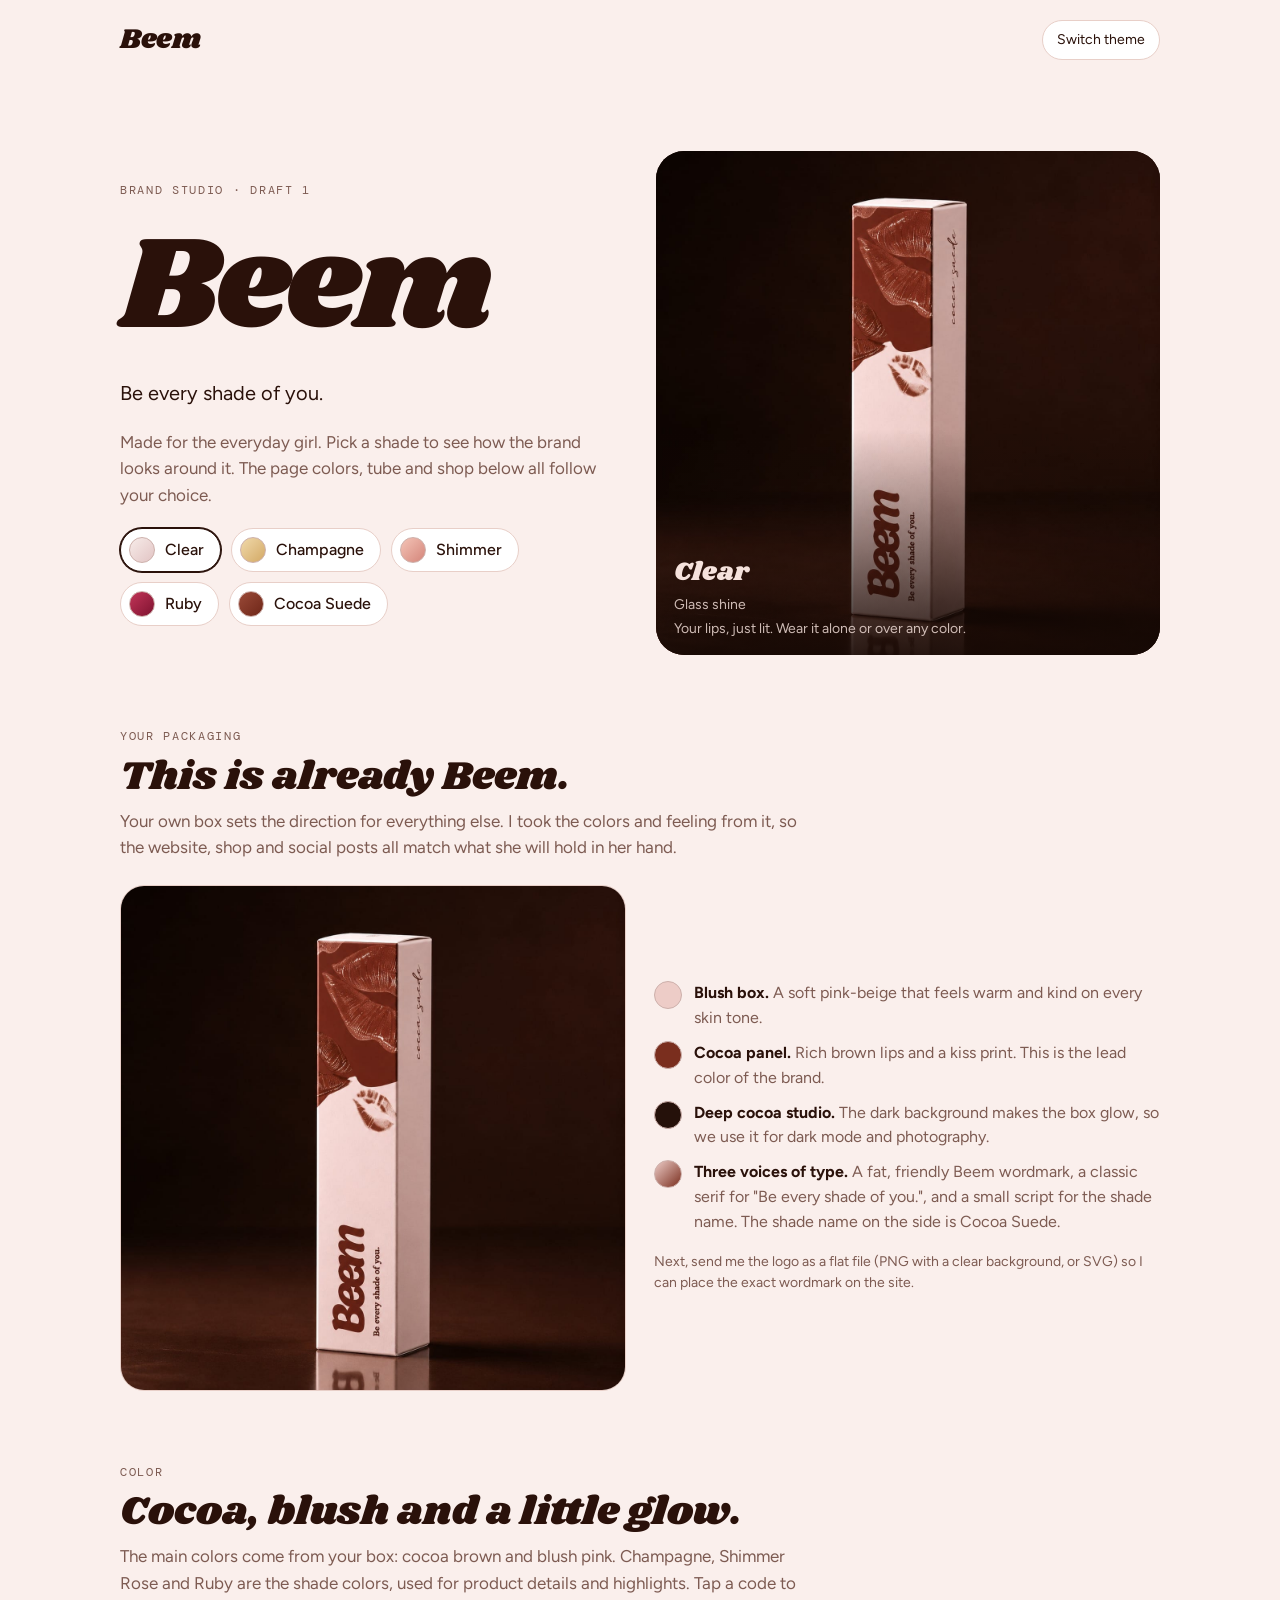
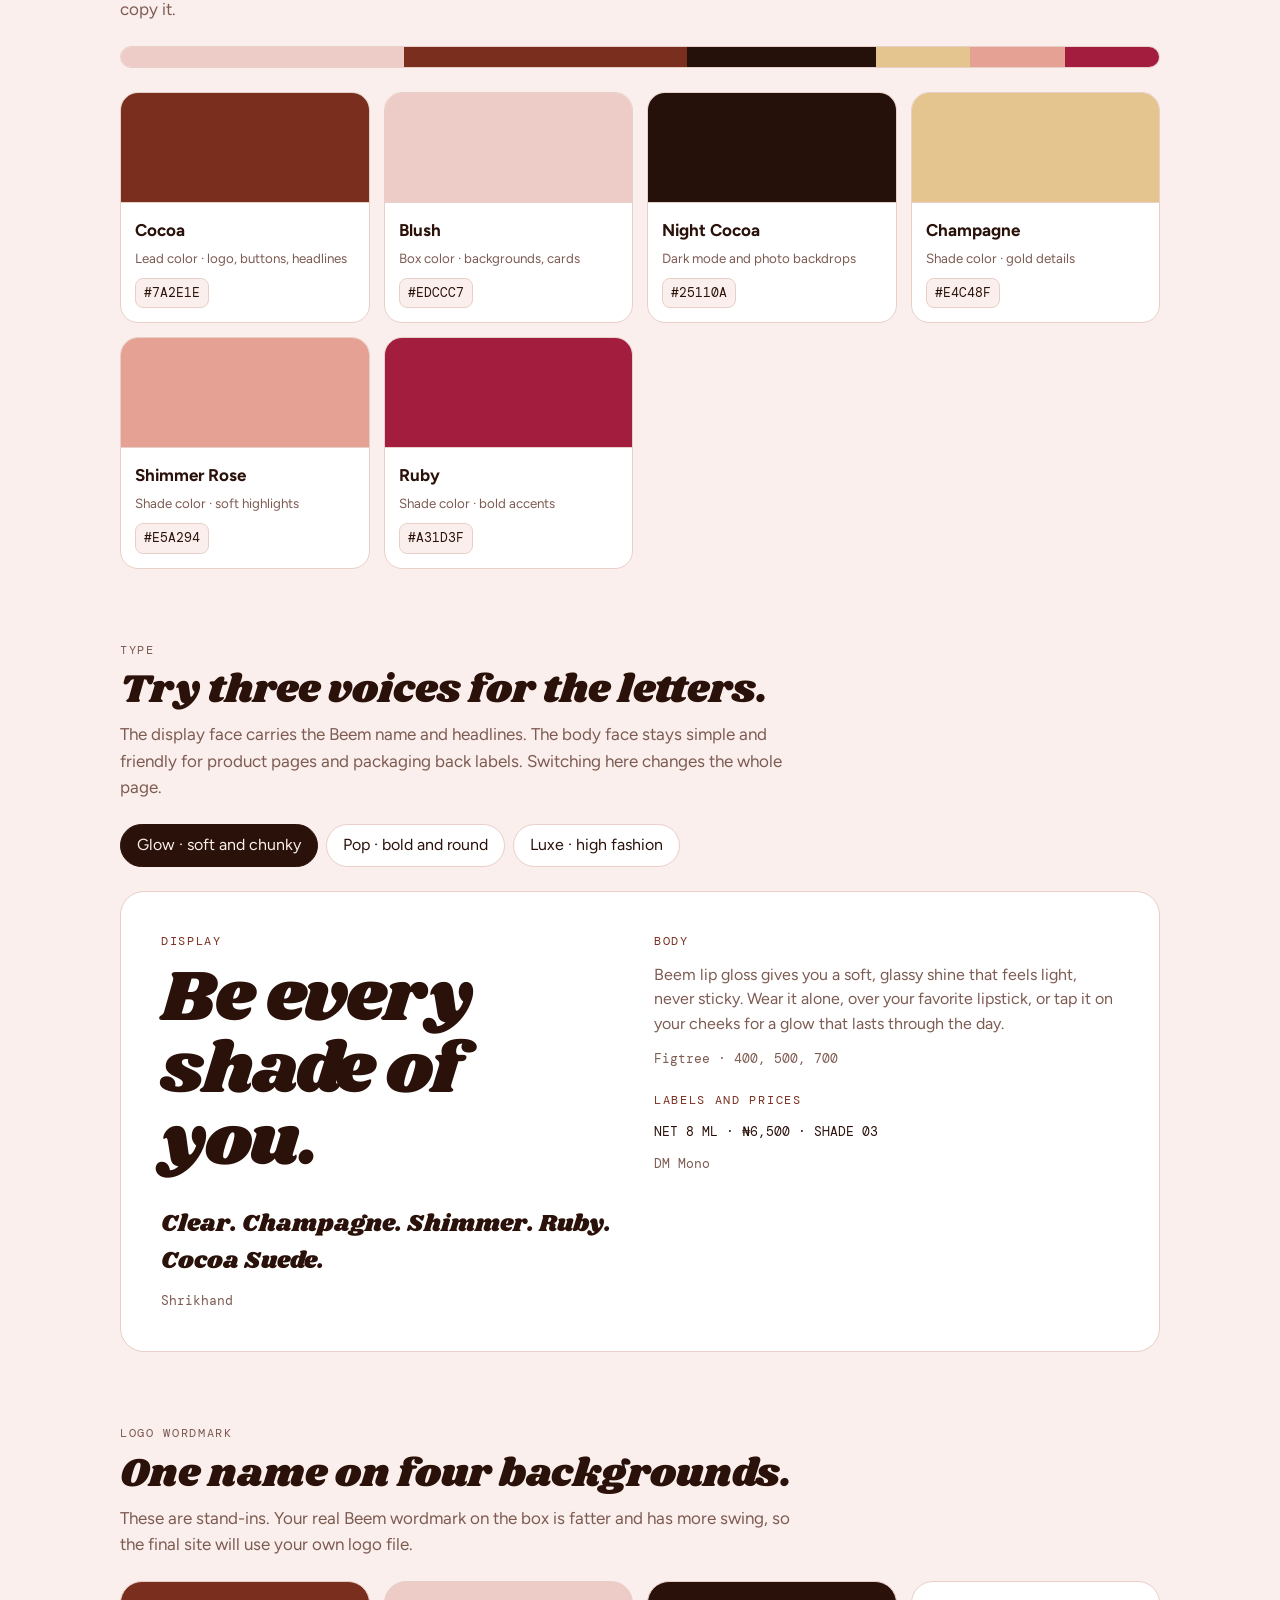
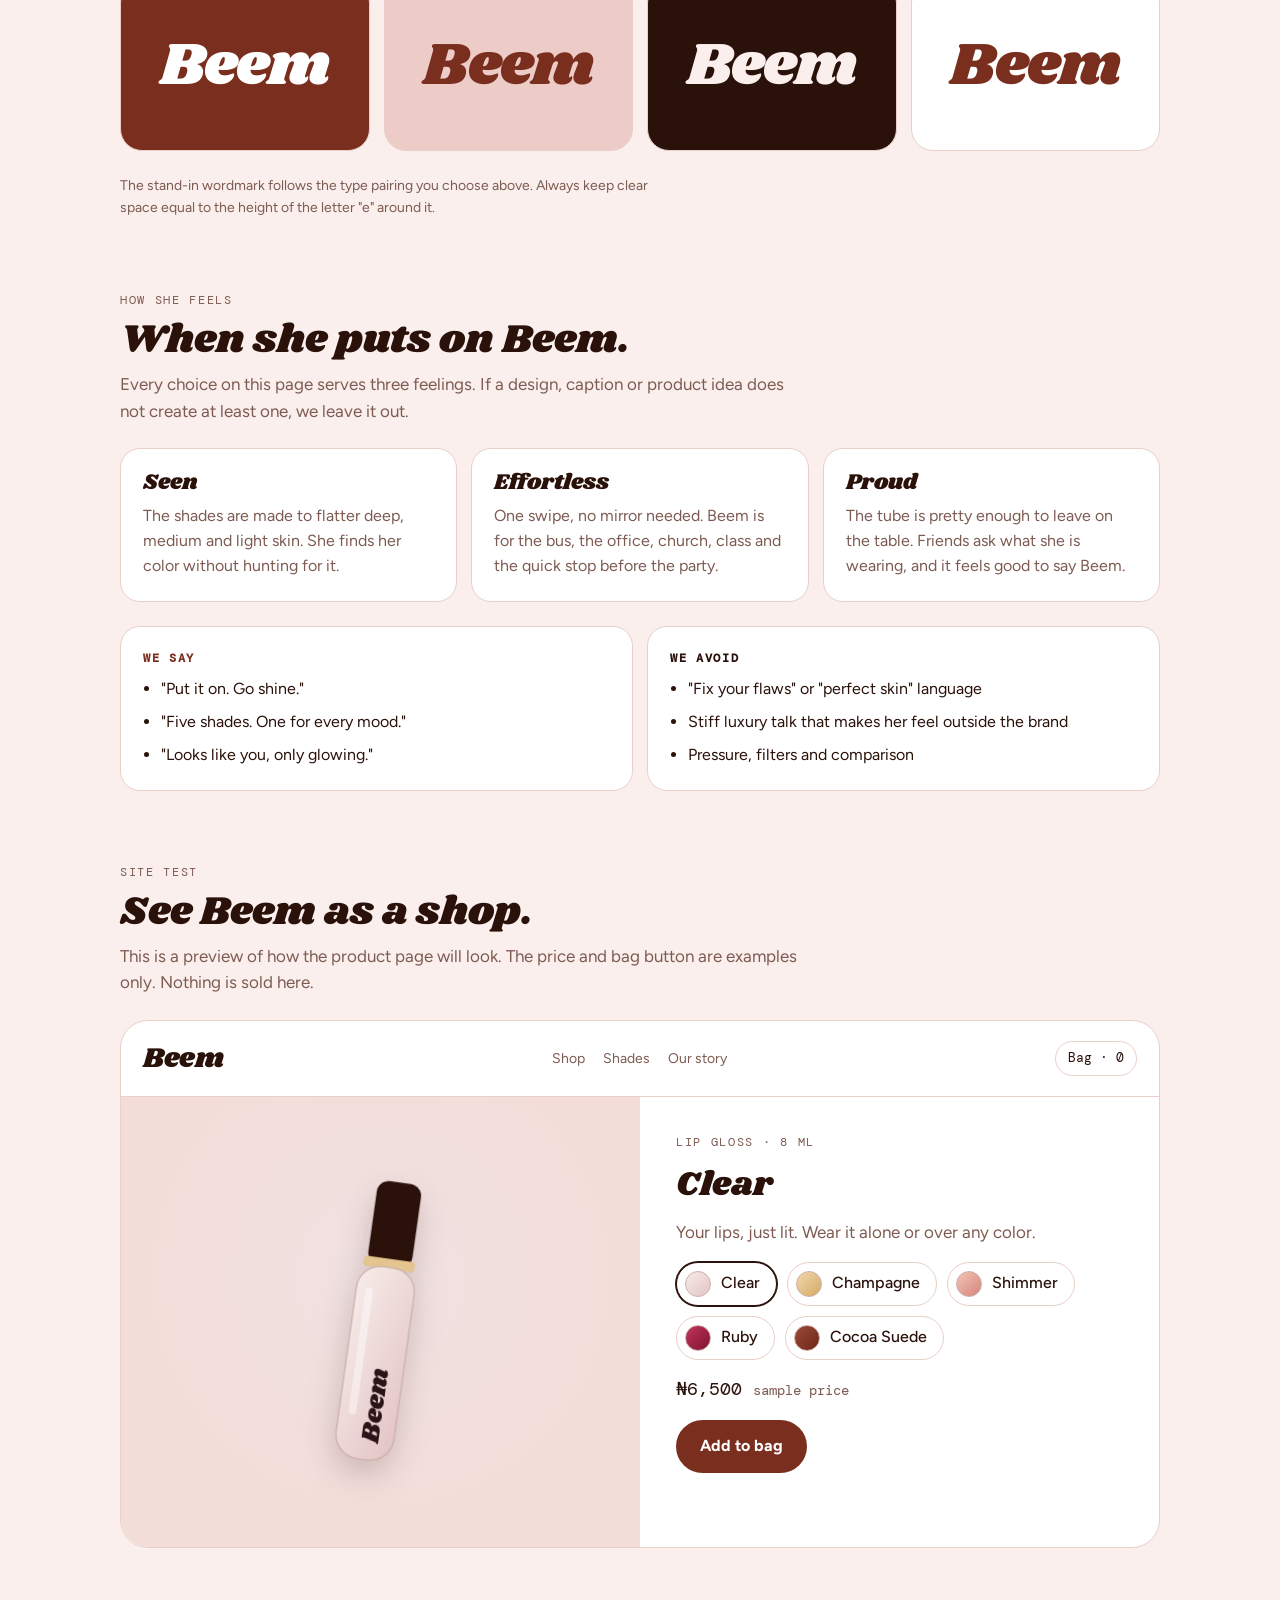
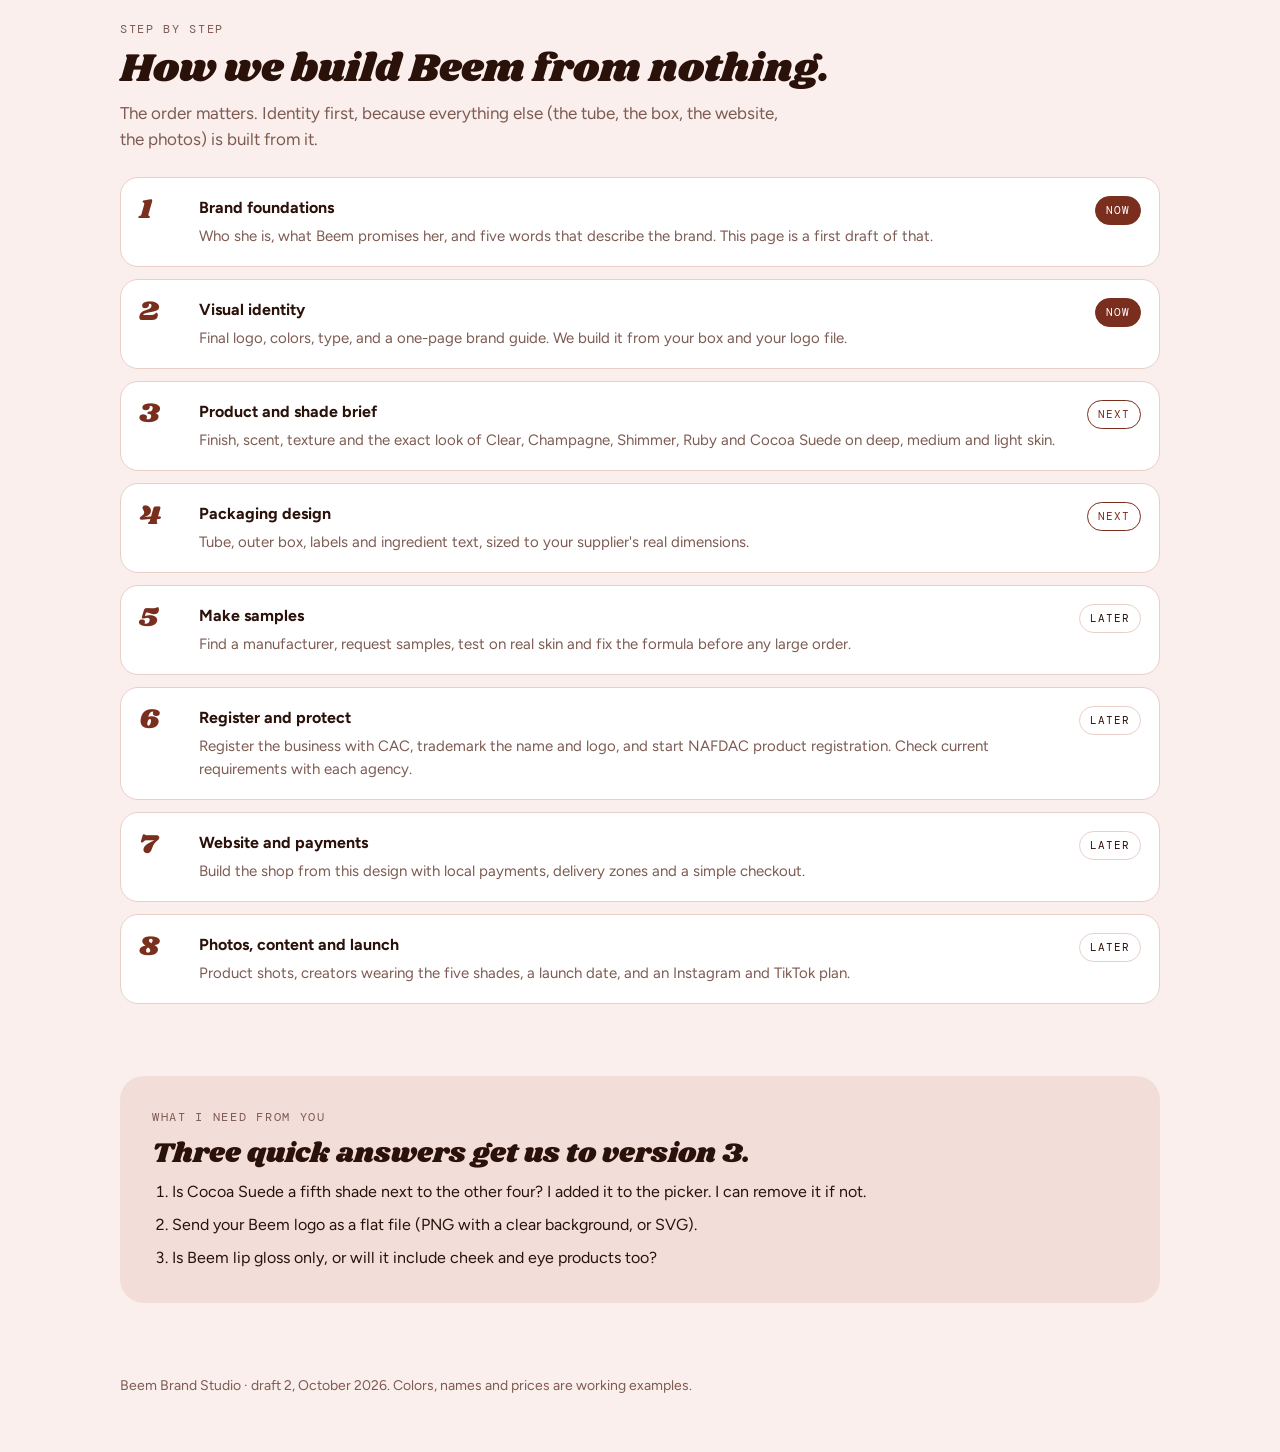
==== index.html @ f68edcf0 "First version of Beem brand site" ====
<!doctype html>
<html lang="en">
<head>
<meta charset="utf-8">
<meta name="viewport" content="width=device-width, initial-scale=1, viewport-fit=cover">
<title>Beem Brand Studio</title>
<meta name="claude:viewport-fit-sides" content="cover">
<link rel="preconnect" href="https://fonts.googleapis.com">
<link rel="preconnect" href="https://fonts.gstatic.com" crossorigin>
<link href="https://fonts.googleapis.com/css2?family=Bodoni+Moda:ital,opsz,wght@0,6..96,500;0,6..96,700;1,6..96,500&family=Bricolage+Grotesque:opsz,wght@12..96,400;12..96,800&family=Figtree:wght@400;500;700&family=Shrikhand&family=DM+Mono:wght@400;500&display=swap" rel="stylesheet">
<link rel="stylesheet" href="styles.css">

</head>
<body>
<div class="wrap">
  <header class="bar">
    <div class="mark">Beem</div>
    <button class="theme" id="themeBtn" type="button">Switch theme</button>
  </header>

  <!-- HERO -->
  <section class="hero" id="top">
    <div class="hero-copy">
      <div class="eyebrow">Brand Studio · Draft 1</div>
      <h1>Beem</h1>
      <p class="tag">Be every shade of you.</p>
      <p class="lede">Made for the everyday girl. Pick a shade to see how the brand looks around it. The page colors, tube and shop below all follow your choice.</p>
      <div class="chips" data-chips role="group" aria-label="Choose a shade"></div>
    </div>
    <div class="stage" id="stage">
      <img class="stage-img" src="Beem1.jpeg" width="1000" height="1000" alt="Beem Cocoa Suede box in blush pink with a cocoa brown lip print, on a dark cocoa background">
      <div class="cap"><b id="shName">Clear</b><span id="shFinish"></span><span id="shLine"></span></div>
    </div>
  </section>

  <!-- PACKAGING -->
  <section>
    <div class="head">
      <div class="eyebrow">Your packaging</div>
      <h2>This is already Beem.</h2>
      <p class="lede">Your own box sets the direction for everything else. I took the colors and feeling from it, so the website, shop and social posts all match what she will hold in her hand.</p>
    </div>
    <div class="pack">
      <img src="Beem1.jpeg" width="1000" height="1000" alt="Beem lip product box in blush pink with a cocoa brown panel of glossy lips, photographed on a dark cocoa background">
      <div class="pack-copy">
        <ul class="reads">
          <li><i style="background:#EDCCC7"></i><span><b>Blush box.</b> A soft pink-beige that feels warm and kind on every skin tone.</span></li>
          <li><i style="background:#7A2E1E"></i><span><b>Cocoa panel.</b> Rich brown lips and a kiss print. This is the lead color of the brand.</span></li>
          <li><i style="background:#25110A"></i><span><b>Deep cocoa studio.</b> The dark background makes the box glow, so we use it for dark mode and photography.</span></li>
          <li><i style="background:linear-gradient(135deg,#EDCCC7,#7A2E1E)"></i><span><b>Three voices of type.</b> A fat, friendly Beem wordmark, a classic serif for "Be every shade of you.", and a small script for the shade name. The shade name on the side is Cocoa Suede.</span></li>
        </ul>
        <p class="note">Next, send me the logo as a flat file (PNG with a clear background, or SVG) so I can place the exact wordmark on the site.</p>
      </div>
    </div>
  </section>

  <!-- PALETTE -->
  <section>
    <div class="head">
      <div class="eyebrow">Color</div>
      <h2>Cocoa, blush and a little glow.</h2>
      <p class="lede">The main colors come from your box: cocoa brown and blush pink. Champagne, Shimmer Rose and Ruby are the shade colors, used for product details and highlights. Tap a code to copy it.</p>
    </div>
    <div class="swatchbar" aria-hidden="true">
      <div class="w3" style="background:#EDCCC7"></div><div class="w3" style="background:#7A2E1E"></div><div class="w2" style="background:#25110A"></div><div style="background:#E4C48F"></div><div style="background:#E5A294"></div><div style="background:#A31D3F"></div>
    </div>
    <div class="pal" id="pal"></div>
  </section>

  <!-- TYPE -->
  <section>
    <div class="head">
      <div class="eyebrow">Type</div>
      <h2>Try three voices for the letters.</h2>
      <p class="lede">The display face carries the Beem name and headlines. The body face stays simple and friendly for product pages and packaging back labels. Switching here changes the whole page.</p>
    </div>
    <div class="tabs" id="tabs" role="group" aria-label="Type pairing">
      <button class="tab" type="button" data-type="glow" aria-pressed="true">Glow · soft and chunky</button>
      <button class="tab" type="button" data-type="pop" aria-pressed="false">Pop · bold and round</button>
      <button class="tab" type="button" data-type="luxe" aria-pressed="false">Luxe · high fashion</button>
    </div>
    <div class="spec">
      <div>
        <div class="utl">Display</div>
        <div class="big">Be every shade of you.</div>
        <div class="sub">Clear. Champagne. Shimmer. Ruby. Cocoa Suede.</div>
        <div class="roles" id="roleDisplay">Shrikhand</div>
      </div>
      <div>
        <div class="utl">Body</div>
        <p class="bd">Beem lip gloss gives you a soft, glassy shine that feels light, never sticky. Wear it alone, over your favorite lipstick, or tap it on your cheeks for a glow that lasts through the day.</p>
        <div class="roles">Figtree · 400, 500, 700</div>
        <div class="utl" style="margin-top:10px">Labels and prices</div>
        <div class="roles" style="color:var(--fg)">NET 8 ML · ₦6,500 · SHADE 03</div>
        <div class="roles">DM Mono</div>
      </div>
    </div>
  </section>

  <!-- LOGO -->
  <section>
    <div class="head">
      <div class="eyebrow">Logo wordmark</div>
      <h2>One name on four backgrounds.</h2>
      <p class="lede">These are stand-ins. Your real Beem wordmark on the box is fatter and has more swing, so the final site will use your own logo file.</p>
    </div>
    <div class="logos">
      <div class="logo l1"><div class="w">Beem</div></div>
      <div class="logo l2"><div class="w">Beem</div></div>
      <div class="logo l3"><div class="w">Beem</div></div>
      <div class="logo l4"><div class="w">Beem</div></div>
    </div>
    <p class="note">The stand-in wordmark follows the type pairing you choose above. Always keep clear space equal to the height of the letter "e" around it.</p>
  </section>

  <!-- VOICE -->
  <section>
    <div class="head">
      <div class="eyebrow">How she feels</div>
      <h2>When she puts on Beem.</h2>
      <p class="lede">Every choice on this page serves three feelings. If a design, caption or product idea does not create at least one, we leave it out.</p>
    </div>
    <div class="feel">
      <div class="card"><h3>Seen</h3><p>The shades are made to flatter deep, medium and light skin. She finds her color without hunting for it.</p></div>
      <div class="card"><h3>Effortless</h3><p>One swipe, no mirror needed. Beem is for the bus, the office, church, class and the quick stop before the party.</p></div>
      <div class="card"><h3>Proud</h3><p>The tube is pretty enough to leave on the table. Friends ask what she is wearing, and it feels good to say Beem.</p></div>
    </div>
    <div class="say">
      <div class="card yes"><b>We say</b><ul><li>"Put it on. Go shine."</li><li>"Five shades. One for every mood."</li><li>"Looks like you, only glowing."</li></ul></div>
      <div class="card no"><b>We avoid</b><ul><li>"Fix your flaws" or "perfect skin" language</li><li>Stiff luxury talk that makes her feel outside the brand</li><li>Pressure, filters and comparison</li></ul></div>
    </div>
  </section>

  <!-- SHOP TEST -->
  <section>
    <div class="head">
      <div class="eyebrow">Site test</div>
      <h2>See Beem as a shop.</h2>
      <p class="lede">This is a preview of how the product page will look. The price and bag button are examples only. Nothing is sold here.</p>
    </div>
    <div class="shop">
      <div class="shop-top"><div class="mark">Beem</div><nav><span>Shop</span><span>Shades</span><span>Our story</span></nav><div class="bag" id="bag">Bag · 0</div></div>
      <div class="shop-body">
        <div class="shop-img" id="shopImg">
          <svg viewBox="0 0 140 340" aria-hidden="true">
            <defs><linearGradient id="g2" x1="0" y1="0" x2="1" y2="1"><stop offset="0" style="stop-color:var(--sa)"/><stop offset="1" style="stop-color:var(--sb)"/></linearGradient></defs>
            <rect x="44" y="6" width="52" height="98" rx="14" style="fill:var(--cap)"/>
            <rect x="40" y="96" width="60" height="12" rx="4" style="fill:var(--champ)"/>
            <rect x="36" y="106" width="68" height="226" rx="28" fill="url(#g2)" style="stroke:var(--tubeline)" stroke-width="1.5"/>
            <rect x="47" y="132" width="9" height="150" rx="4.5" fill="#fff" opacity=".42"/>
            <text transform="translate(86 312) rotate(-90)" style="font-family:var(--display);fill:var(--labelc)" font-size="30">Beem</text>
          </svg>
        </div>
        <div class="shop-info">
          <div class="eyebrow">Lip gloss · 8 ml</div>
          <h3 style="font-size:34px" id="shopName">Clear</h3>
          <p class="lede" id="shopLine"></p>
          <div class="chips" data-chips role="group" aria-label="Choose a shade"></div>
          <div class="price">₦6,500 <span class="note">sample price</span></div>
          <button class="cta" id="add" type="button">Add to bag</button>
          <div class="status" id="status" role="status" aria-live="polite"></div>
        </div>
      </div>
    </div>
  </section>

  <!-- ROADMAP -->
  <section>
    <div class="head">
      <div class="eyebrow">Step by step</div>
      <h2>How we build Beem from nothing.</h2>
      <p class="lede">The order matters. Identity first, because everything else (the tube, the box, the website, the photos) is built from it.</p>
    </div>
    <ol class="road">
      <li><div><b>Brand foundations</b><span class="d">Who she is, what Beem promises her, and five words that describe the brand. This page is a first draft of that.</span></div><span class="pill now">Now</span></li>
      <li><div><b>Visual identity</b><span class="d">Final logo, colors, type, and a one-page brand guide. We build it from your box and your logo file.</span></div><span class="pill now">Now</span></li>
      <li><div><b>Product and shade brief</b><span class="d">Finish, scent, texture and the exact look of Clear, Champagne, Shimmer, Ruby and Cocoa Suede on deep, medium and light skin.</span></div><span class="pill next">Next</span></li>
      <li><div><b>Packaging design</b><span class="d">Tube, outer box, labels and ingredient text, sized to your supplier's real dimensions.</span></div><span class="pill next">Next</span></li>
      <li><div><b>Make samples</b><span class="d">Find a manufacturer, request samples, test on real skin and fix the formula before any large order.</span></div><span class="pill">Later</span></li>
      <li><div><b>Register and protect</b><span class="d">Register the business with CAC, trademark the name and logo, and start NAFDAC product registration. Check current requirements with each agency.</span></div><span class="pill">Later</span></li>
      <li><div><b>Website and payments</b><span class="d">Build the shop from this design with local payments, delivery zones and a simple checkout.</span></div><span class="pill">Later</span></li>
      <li><div><b>Photos, content and launch</b><span class="d">Product shots, creators wearing the five shades, a launch date, and an Instagram and TikTok plan.</span></div><span class="pill">Later</span></li>
    </ol>
  </section>

  <section class="ask">
    <div class="eyebrow">What I need from you</div>
    <h2 style="font-size:28px">Three quick answers get us to version 3.</h2>
    <ol>
      <li>Is Cocoa Suede a fifth shade next to the other four? I added it to the picker. I can remove it if not.</li>
      <li>Send your Beem logo as a flat file (PNG with a clear background, or SVG).</li>
      <li>Is Beem lip gloss only, or will it include cheek and eye products too?</li>
    </ol>
  </section>

  <footer>Beem Brand Studio · draft 2, October 2026. Colors, names and prices are working examples.</footer>
</div>

<script>
(function () {
  var shades = {
    clear: { name: 'Clear', finish: 'Glass shine', line: 'Your lips, just lit. Wear it alone or over any color.', a: '#F7ECE9', b: '#E2C4C4', label: '#2B1417', sparkle: false },
    champagne: { name: 'Champagne', finish: 'Soft gold glow', line: 'A warm gold that flatters deep and light skin alike.', a: '#F0D9AB', b: '#D3A965', label: '#2B1417', sparkle: false },
    shimmer: { name: 'Shimmer', finish: 'Rose pearl sparkle', line: 'Tiny sparkles that catch the light when she smiles.', a: '#F4C4B7', b: '#D4857A', label: '#2B1417', sparkle: true },
    ruby: { name: 'Ruby', finish: 'Deep wet red', line: 'The bold one. Rich red with a mirror shine.', a: '#C23558', b: '#7E1230', label: '#FFFFFF', sparkle: false },
    cocoa: { name: 'Cocoa Suede', finish: 'Warm cocoa brown', line: 'A rich chocolate brown that looks beautiful on every skin tone.', a: '#9A4A38', b: '#6E2618', label: '#FFFFFF', sparkle: false }
  };
  var order = ['clear', 'champagne', 'shimmer', 'ruby', 'cocoa'];
  var current = 'clear';
  var bagCount = 0;
  var root = document.documentElement;
  var $ = function (id) { return document.getElementById(id); };

  var groups = document.querySelectorAll('[data-chips]');
  groups.forEach(function (g) {
    order.forEach(function (k) {
      var s = shades[k];
      var b = document.createElement('button');
      b.type = 'button'; b.className = 'chip'; b.dataset.k = k; b.setAttribute('aria-pressed', 'false');
      b.style.setProperty('--ca', s.a); b.style.setProperty('--cb', s.b);
      b.innerHTML = '<span class="dot"></span>' + s.name;
      b.addEventListener('click', function () { current = k; render(); });
      g.appendChild(b);
    });
  });

  function render() {
    var s = shades[current];
    root.style.setProperty('--sa', s.a);
    root.style.setProperty('--sb', s.b);
    root.style.setProperty('--labelc', s.label);
    $('shName').textContent = s.name;
    $('shFinish').textContent = s.finish;
    $('shLine').textContent = s.line;
    $('shopName').textContent = s.name;
    $('shopLine').textContent = s.line;
    $('stage').classList.toggle('is-sparkly', s.sparkle);
    $('status').textContent = '';
    document.querySelectorAll('.chip').forEach(function (c) {
      c.setAttribute('aria-pressed', c.dataset.k === current ? 'true' : 'false');
    });
  }

  $('add').addEventListener('click', function () {
    bagCount += 1;
    $('bag').textContent = 'Bag · ' + bagCount;
    $('status').textContent = shades[current].name + ' added. This is a preview, so nothing was bought.';
  });

  var pal = [
    { n: 'Cocoa', r: 'Lead color · logo, buttons, headlines', h: '#7A2E1E' },
    { n: 'Blush', r: 'Box color · backgrounds, cards', h: '#EDCCC7' },
    { n: 'Night Cocoa', r: 'Dark mode and photo backdrops', h: '#25110A' },
    { n: 'Champagne', r: 'Shade color · gold details', h: '#E4C48F' },
    { n: 'Shimmer Rose', r: 'Shade color · soft highlights', h: '#E5A294' },
    { n: 'Ruby', r: 'Shade color · bold accents', h: '#A31D3F' }
  ];
  var palEl = $('pal');
  pal.forEach(function (c) {
    var d = document.createElement('div');
    d.className = 'sw';
    d.innerHTML = '<div class="chipc" style="background:' + c.h + '"></div><div class="meta"><b>' + c.n + '</b><small>' + c.r + '</small><button type="button" class="hex" data-h="' + c.h + '">' + c.h + '</button></div>';
    palEl.appendChild(d);
  });
  palEl.addEventListener('click', function (e) {
    var b = e.target.closest('.hex');
    if (!b) return;
    var h = b.dataset.h;
    function done() { b.textContent = 'Copied'; setTimeout(function () { b.textContent = h; }, 1200); }
    try {
      navigator.clipboard.writeText(h).then(done, function () { b.textContent = h + ' · select to copy'; });
    } catch (err) { b.textContent = h + ' · select to copy'; }
  });

  var typeNames = { glow: 'Shrikhand', pop: 'Bricolage Grotesque · 800', luxe: 'Bodoni Moda · 500' };
  $('tabs').addEventListener('click', function (e) {
    var b = e.target.closest('.tab');
    if (!b) return;
    root.dataset.type = b.dataset.type;
    $('roleDisplay').textContent = typeNames[b.dataset.type];
    document.querySelectorAll('.tab').forEach(function (t) { t.setAttribute('aria-pressed', t === b ? 'true' : 'false'); });
  });

  $('themeBtn').addEventListener('click', function () {
    var dark = root.dataset.theme === 'dark' || (!root.dataset.theme && window.matchMedia('(prefers-color-scheme: dark)').matches);
    root.dataset.theme = dark ? 'light' : 'dark';
  });

  render();
})();
</script>

</body>
</html>
---- styles.css ----
/* Layout concept: one long studio page. Hero stage with the product on the right,
   then palette, type, logo, voice, shop test and roadmap, each a calm band. */
:root {
  --bg: #FAEFEC;
  --surface: #FFFFFF;
  --surface-2: #F3DDD8;
  --fg: #2A110A;
  --muted: #7D5B52;
  --line: #E8CFC8;
  --accent: #7A2E1E;
  --on-accent: #FFFFFF;
  --blush: #EDCCC7;
  --champ: #E4C48F;
  --shim: #E5A294;
  --clear: #EAD9D5;
  --cap: #2A110A;
  --display: "Shrikhand", "Georgia", serif;
  --body: "Figtree", system-ui, sans-serif;
  --mono: "DM Mono", ui-monospace, monospace;
  --sa: #F3E4E0;
  --sb: #E2C4C4;
  --labelc: #2A110A;
  --tubeline: #CDB0AB;
}

@media (prefers-color-scheme: dark) {
  :root:not([data-theme="light"]) {
    --bg: #1E0D08;
    --surface: #2C150D;
    --surface-2: #381C12;
    --fg: #F5E2DC;
    --muted: #C4A097;
    --line: #4D2A20;
    --accent: #E3917E;
    --on-accent: #1E0D08;
    --cap: #F5E2DC;
    --tubeline: #6E4538;
    color-scheme: dark;
  }
}

:root[data-theme="dark"] {
  --bg: #1E0D08;
  --surface: #2C150D;
  --surface-2: #381C12;
  --fg: #F5E2DC;
  --muted: #C4A097;
  --line: #4D2A20;
  --accent: #E3917E;
  --on-accent: #1E0D08;
  --cap: #F5E2DC;
  --tubeline: #6E4538;
  color-scheme: dark;
}

:root[data-type="pop"] {
  --display: "Bricolage Grotesque", "Arial Black", sans-serif;
}

:root[data-type="luxe"] {
  --display: "Bodoni Moda", "Didot", serif;
}

* {
  box-sizing: border-box;
}

body {
  background: var(--bg);
  color: var(--fg);
  font-family: var(--body);
  font-size: 16px;
  line-height: 1.55;
  padding-block: 0 56px;
  padding-left: max(16px, env(safe-area-inset-left, 0px));
  padding-right: max(16px, env(safe-area-inset-right, 0px));
}

.wrap {
  max-width: 1040px;
  margin: 0 auto;
  display: flex;
  flex-direction: column;
  gap: 72px;
}

h1,
h2,
h3 {
  font-family: var(--display);
  font-weight: 500;
  line-height: 1.05;
  margin: 0;
  text-wrap: balance;
}

h2 {
  font-size: clamp(28px, 5vw, 40px);
}

h3 {
  font-size: 22px;
}

p {
  margin: 0;
  max-width: 62ch;
}

.eyebrow {
  font-family: var(--mono);
  font-size: 12px;
  letter-spacing: .14em;
  text-transform: uppercase;
  color: var(--muted);
}

.lede {
  color: var(--muted);
  font-size: 17px;
}

section {
  display: flex;
  flex-direction: column;
  gap: 24px;
  min-width: 0;
}

.head {
  display: flex;
  flex-direction: column;
  gap: 10px;
}

:focus-visible {
  outline: 3px solid var(--accent);
  outline-offset: 3px;
}

button {
  font: inherit;
  color: inherit;
  cursor: pointer;
}

/* top bar */
.bar {
  display: flex;
  align-items: center;
  justify-content: space-between;
  gap: 12px;
  padding-block: 18px;
}

.mark {
  font-family: var(--display);
  font-size: 28px;
  letter-spacing: -.01em;
}

.mark i {
  font-style: normal;
  color: var(--accent);
}

.theme {
  border: 1px solid var(--line);
  background: var(--surface);
  border-radius: 999px;
  padding: 8px 14px;
  font-size: 14px;
}

/* hero */
.hero {
  display: grid;
  grid-template-columns: repeat(auto-fit, minmax(min(100%, 340px), 1fr));
  gap: 32px;
  align-items: center;
}

.hero-copy {
  display: flex;
  flex-direction: column;
  gap: 20px;
  min-width: 0;
}

.hero h1 {
  font-size: clamp(64px, 14vw, 132px);
  letter-spacing: -.03em;
}

.hero h1 span {
  color: var(--accent);
}

.tag {
  font-size: 20px;
  max-width: 30ch;
}

.chips {
  display: flex;
  flex-wrap: wrap;
  gap: 10px;
}

.chip {
  display: inline-flex;
  align-items: center;
  gap: 10px;
  border: 1.5px solid var(--line);
  background: var(--surface);
  border-radius: 999px;
  padding: 8px 16px 8px 8px;
  font-weight: 500;
}

.chip .dot {
  width: 26px;
  height: 26px;
  border-radius: 50%;
  background: linear-gradient(135deg, var(--ca), var(--cb));
  border: 1px solid var(--tubeline);
}

.chip[aria-pressed="true"] {
  border-color: var(--fg);
  box-shadow: 0 0 0 1px var(--fg);
}

.stage {
  position: relative;
  border-radius: 28px;
  min-height: 420px;
  display: grid;
  place-items: center;
  overflow: hidden;
  background: radial-gradient(circle at 50% 38%, color-mix(in srgb, var(--sb) 55%, var(--surface)) 0%, var(--surface-2) 70%);
}

.stage svg {
  width: 170px;
  height: auto;
  filter: drop-shadow(0 18px 22px rgba(43, 20, 23, .22));
  transform: rotate(8deg);
}

.stage .cap {
  position: absolute;
  left: 18px;
  bottom: 16px;
  right: 18px;
  display: flex;
  flex-direction: column;
  gap: 2px;
}

.stage .cap b {
  font-family: var(--display);
  font-weight: 500;
  font-size: 26px;
}

.stage .cap span {
  font-size: 14px;
  color: var(--muted);
}

.spark {
  transform-origin: center;
  transform-box: fill-box;
  opacity: 0;
}

.is-sparkly .spark {
  animation: tw 2.6s ease-in-out infinite;
}

.spark:nth-of-type(2) {
  animation-delay: .8s !important;
}

.spark:nth-of-type(3) {
  animation-delay: 1.6s !important;
}

@keyframes tw {

  0%,
  100% {
    opacity: 0;
    transform: scale(.4);
  }

  50% {
    opacity: 1;
    transform: scale(1);
  }
}

@media (prefers-reduced-motion: reduce) {
  .is-sparkly .spark {
    animation: none;
    opacity: .9;
  }
}

/* palette */
.pal {
  display: grid;
  grid-template-columns: repeat(auto-fit, minmax(min(100%, 200px), 1fr));
  gap: 14px;
}

.sw {
  border: 1px solid var(--line);
  border-radius: 18px;
  overflow: hidden;
  background: var(--surface);
  display: flex;
  flex-direction: column;
  min-width: 0;
}

.sw .chipc {
  height: 110px;
  border-bottom: 1px solid var(--line);
}

.sw .meta {
  padding: 14px;
  display: flex;
  flex-direction: column;
  gap: 4px;
}

.sw b {
  font-family: var(--body);
  font-weight: 700;
  font-size: 17px;
}

.sw small {
  color: var(--muted);
}

.hex {
  align-self: flex-start;
  font-family: var(--mono);
  font-size: 13px;
  border: 1px solid var(--line);
  background: var(--bg);
  border-radius: 8px;
  padding: 4px 8px;
  margin-top: 6px;
}

.swatchbar {
  display: flex;
  height: 22px;
  border-radius: 999px;
  overflow: hidden;
  border: 1px solid var(--line);
}

.swatchbar div {
  flex: 1;
}

.swatchbar div.w2 {
  flex: 2;
}

.swatchbar div.w3 {
  flex: 3;
}

/* type */
.tabs {
  display: flex;
  flex-wrap: wrap;
  gap: 8px;
}

.tab {
  border: 1.5px solid var(--line);
  background: var(--surface);
  border-radius: 999px;
  padding: 8px 16px;
}

.tab[aria-pressed="true"] {
  background: var(--fg);
  color: var(--bg);
  border-color: var(--fg);
}

.spec {
  background: var(--surface);
  border: 1px solid var(--line);
  border-radius: 24px;
  padding: clamp(20px, 4vw, 40px);
  display: grid;
  grid-template-columns: repeat(auto-fit, minmax(min(100%, 300px), 1fr));
  gap: 28px;
}

.spec .big {
  font-family: var(--display);
  font-size: clamp(40px, 7vw, 72px);
  line-height: 1;
  letter-spacing: -.02em;
}

.spec .sub {
  font-family: var(--display);
  font-size: 24px;
  margin-top: 14px;
}

.spec .bd {
  color: var(--muted);
}

.spec .utl {
  font-family: var(--mono);
  font-size: 12px;
  letter-spacing: .14em;
  text-transform: uppercase;
  color: var(--accent);
}

.spec>div {
  display: flex;
  flex-direction: column;
  gap: 12px;
  min-width: 0;
}

.roles {
  font-family: var(--mono);
  font-size: 13px;
  color: var(--muted);
}

/* logo */
.logos {
  display: grid;
  grid-template-columns: repeat(auto-fit, minmax(min(100%, 230px), 1fr));
  gap: 14px;
}

.logo {
  border-radius: 22px;
  min-height: 170px;
  display: grid;
  place-items: center;
  padding: 20px;
  border: 1px solid var(--line);
}

.logo .w {
  font-family: var(--display);
  font-size: 60px;
  letter-spacing: -.03em;
  line-height: 1;
  position: relative;
}

.logo .w sup {
  font-size: 22px;
  position: absolute;
  top: -4px;
  right: -22px;
}

.logo.l1 {
  background: var(--accent);
  color: var(--on-accent);
}

.logo.l2 {
  background: var(--blush);
  color: var(--accent);
}

.logo.l3 {
  background: var(--fg);
  color: var(--bg);
}

.logo.l4 {
  background: var(--surface);
  color: var(--accent);
}

.note {
  font-size: 14px;
  color: var(--muted);
}

/* voice */
.feel {
  display: grid;
  grid-template-columns: repeat(auto-fit, minmax(min(100%, 260px), 1fr));
  gap: 14px;
}

.card {
  background: var(--surface);
  border: 1px solid var(--line);
  border-radius: 20px;
  padding: 22px;
  display: flex;
  flex-direction: column;
  gap: 10px;
  min-width: 0;
}

.card p {
  color: var(--muted);
}

.say {
  display: grid;
  grid-template-columns: repeat(auto-fit, minmax(min(100%, 300px), 1fr));
  gap: 14px;
}

.say ul {
  margin: 0;
  padding-left: 18px;
  display: flex;
  flex-direction: column;
  gap: 8px;
}

.yes b,
.no b {
  font-family: var(--mono);
  font-size: 12px;
  letter-spacing: .14em;
  text-transform: uppercase;
}

.yes b {
  color: var(--accent);
}

/* shop */
.shop {
  background: var(--surface);
  border: 1px solid var(--line);
  border-radius: 28px;
  overflow: hidden;
}

.shop-top {
  display: flex;
  justify-content: space-between;
  align-items: center;
  padding: 16px 22px;
  border-bottom: 1px solid var(--line);
  gap: 12px;
  flex-wrap: wrap;
}

.shop-top nav {
  display: flex;
  gap: 18px;
  font-size: 14px;
  color: var(--muted);
  flex-wrap: wrap;
}

.bag {
  font-family: var(--mono);
  font-size: 13px;
  border: 1px solid var(--line);
  border-radius: 999px;
  padding: 6px 12px;
}

.shop-body {
  display: grid;
  grid-template-columns: repeat(auto-fit, minmax(min(100%, 300px), 1fr));
}

.shop-img {
  background: radial-gradient(circle at 50% 40%, color-mix(in srgb, var(--sb) 50%, var(--surface)), var(--surface-2) 75%);
  display: grid;
  place-items: center;
  min-height: 360px;
}

.shop-img svg {
  width: 120px;
  height: auto;
  transform: rotate(8deg);
  filter: drop-shadow(0 14px 16px rgba(43, 20, 23, .2));
}

.shop-info {
  padding: clamp(20px, 4vw, 36px);
  display: flex;
  flex-direction: column;
  gap: 16px;
  min-width: 0;
}

.price {
  font-family: var(--mono);
  font-size: 18px;
}

.cta {
  border: 0;
  background: var(--accent);
  color: var(--on-accent);
  border-radius: 999px;
  padding: 14px 24px;
  font-weight: 700;
  align-self: flex-start;
}

.cta:hover {
  filter: brightness(1.08);
}

.status {
  min-height: 22px;
  font-size: 14px;
  color: var(--muted);
}

/* roadmap */
.road {
  list-style: none;
  margin: 0;
  padding: 0;
  display: flex;
  flex-direction: column;
  gap: 12px;
  counter-reset: step;
}

.road li {
  counter-increment: step;
  display: grid;
  grid-template-columns: 44px 1fr auto;
  gap: 16px;
  align-items: start;
  background: var(--surface);
  border: 1px solid var(--line);
  border-radius: 18px;
  padding: 18px;
}

.road li::before {
  content: counter(step);
  font-family: var(--display);
  font-size: 28px;
  color: var(--accent);
  line-height: 1;
}

.road li>div {
  display: flex;
  flex-direction: column;
  gap: 4px;
  min-width: 0;
}

.road b {
  font-weight: 700;
}

.road span.d {
  color: var(--muted);
  font-size: 15px;
}

.pill {
  font-family: var(--mono);
  font-size: 11px;
  letter-spacing: .1em;
  text-transform: uppercase;
  border-radius: 999px;
  padding: 5px 10px;
  border: 1px solid var(--line);
  white-space: nowrap;
}

.pill.now {
  background: var(--accent);
  color: var(--on-accent);
  border-color: var(--accent);
}

.pill.next {
  border-color: var(--accent);
  color: var(--accent);
}

@media (max-width: 520px) {
  .road li {
    grid-template-columns: 32px 1fr;
  }

  .road li .pill {
    grid-column: 2;
    justify-self: start;
  }
}

.ask {
  background: var(--surface-2);
  border-radius: 24px;
  padding: clamp(20px, 4vw, 32px);
  display: flex;
  flex-direction: column;
  gap: 12px;
}

.ask ol {
  margin: 0;
  padding-left: 20px;
  display: flex;
  flex-direction: column;
  gap: 8px;
}

footer {
  color: var(--muted);
  font-size: 14px;
}

html {
  color-scheme: light;
}

body {
  margin: 0;
}

img {
  max-width: 100%;
}

[hidden] {
  display: none !important;
}

/* packaging section */
.pack {
  display: grid;
  grid-template-columns: repeat(auto-fit, minmax(min(100%, 320px), 1fr));
  gap: 28px;
  align-items: center;
}

.pack img {
  display: block;
  width: 100%;
  max-width: 520px;
  height: auto;
  border-radius: 24px;
  border: 1px solid var(--line);
  justify-self: center;
}

.pack-copy {
  display: flex;
  flex-direction: column;
  gap: 16px;
  min-width: 0;
}

.reads {
  margin: 0;
  padding: 0;
  list-style: none;
  display: flex;
  flex-direction: column;
  gap: 10px;
}

.reads li {
  display: grid;
  grid-template-columns: 28px 1fr;
  gap: 12px;
  align-items: start;
  color: var(--muted);
}

.reads li i {
  width: 28px;
  height: 28px;
  border-radius: 50%;
  border: 1px solid var(--tubeline);
}

.reads b {
  color: var(--fg);
}

/* hero photo fills the whole square */
.stage {
  aspect-ratio: 1 / 1;
  min-height: 0;
  background: #25110A;
}

.stage-img {
  position: absolute;
  inset: 0;
  width: 100%;
  height: 100%;
  object-fit: cover;
  object-position: center;
  border: 0;
  border-radius: 0;
  filter: none;
  transform: none;
}

.stage::after {
  content: "";
  position: absolute;
  inset: auto 0 0 0;
  height: 45%;
  background: linear-gradient(to top, rgba(20, 8, 4, .88), rgba(20, 8, 4, 0));
  pointer-events: none;
}

.stage .cap {
  z-index: 1;
  color: #F5E2DC;
}

.stage .cap span {
  color: rgba(245, 226, 220, .82);
}
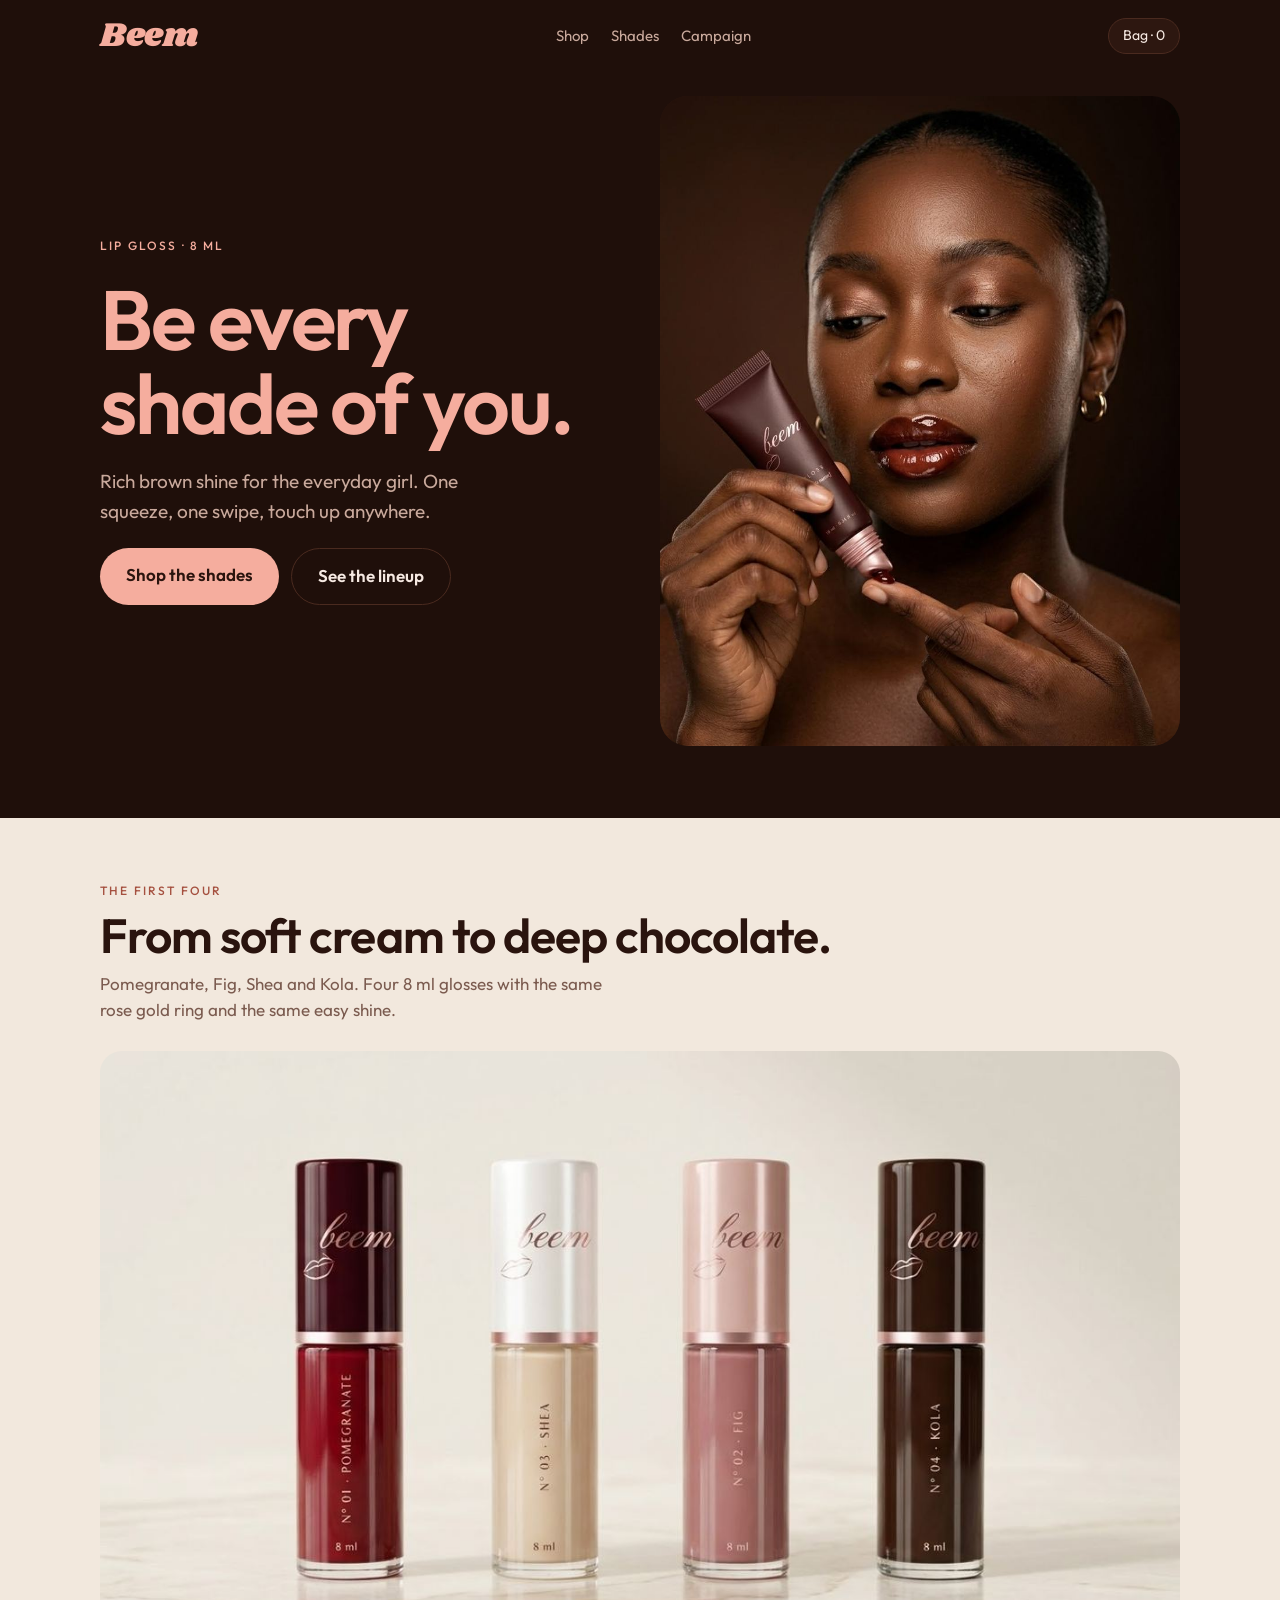
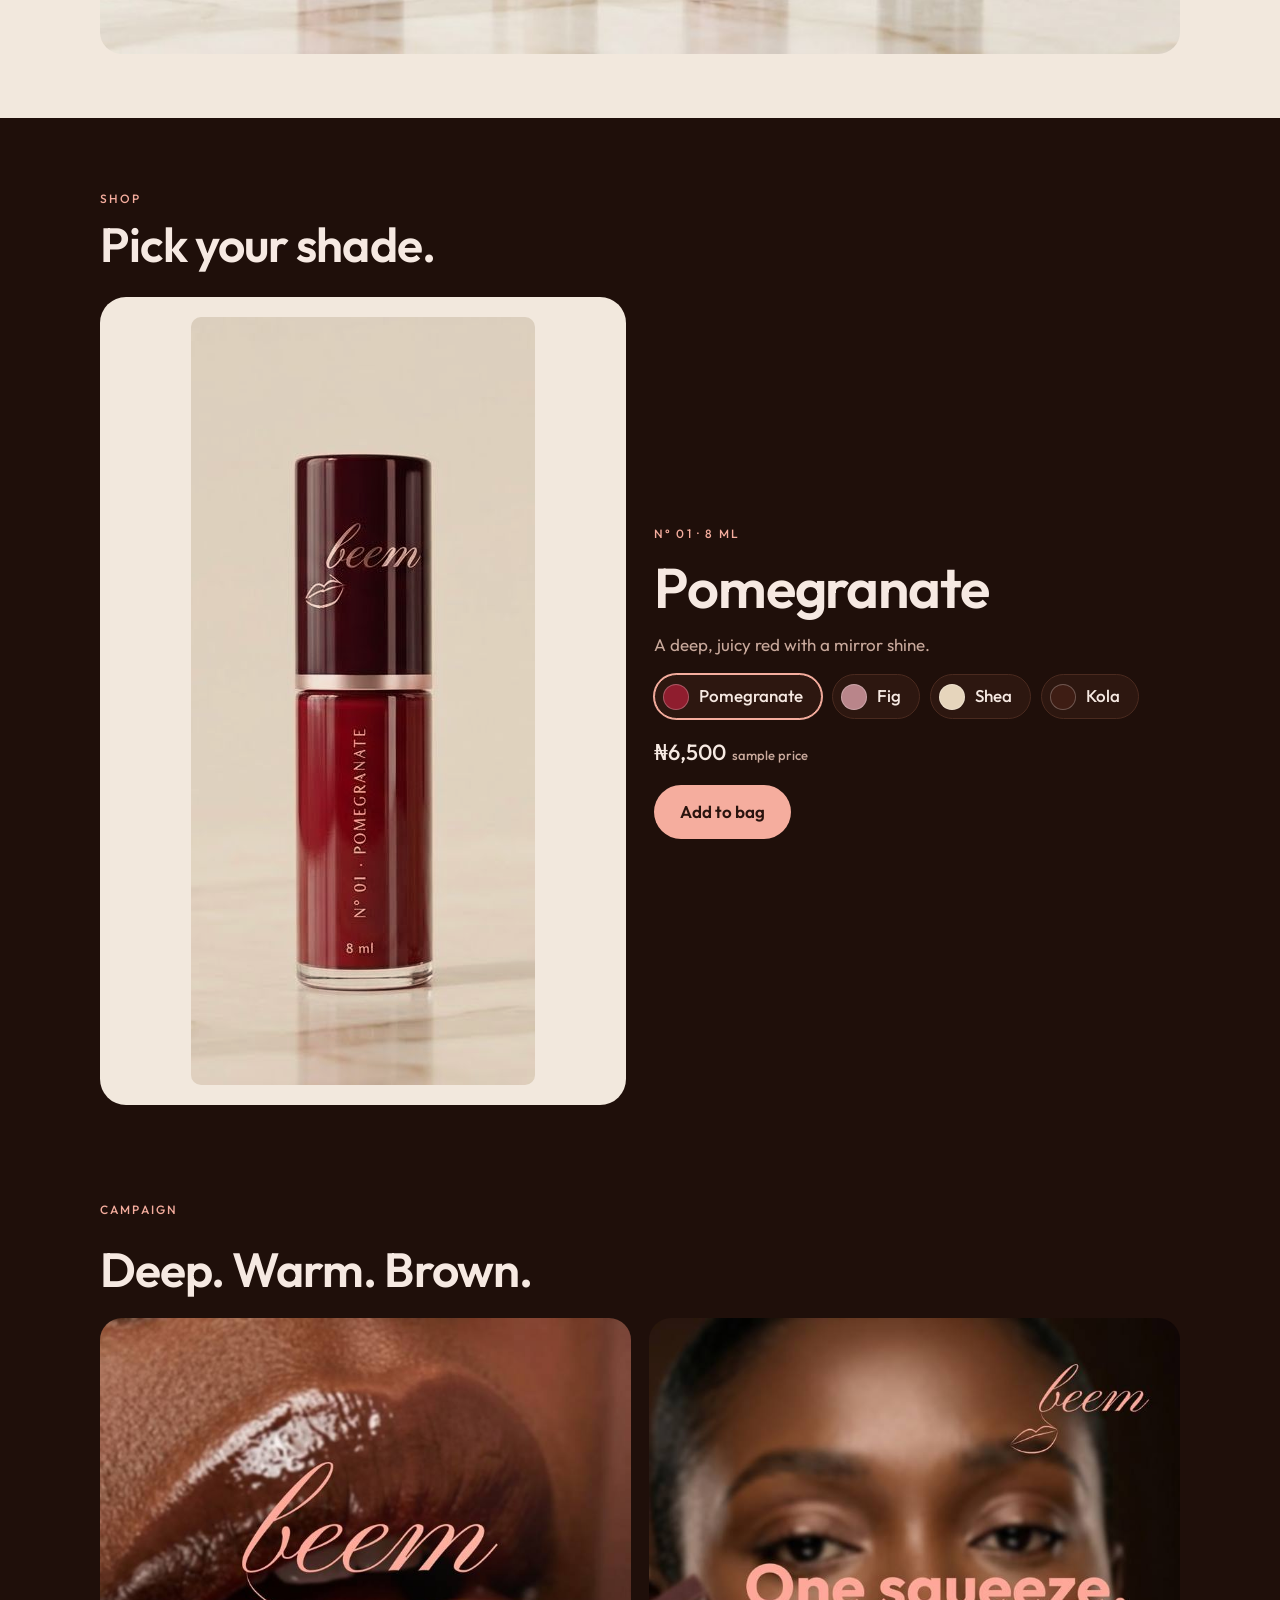
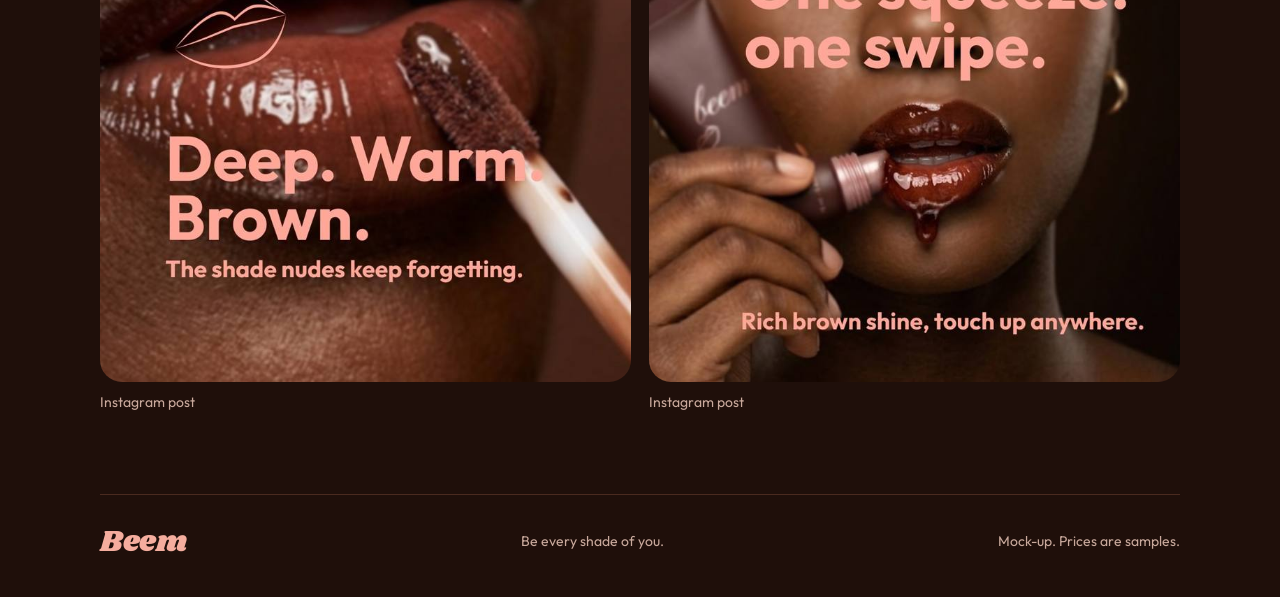
==== commit 61c88bd5: "Update website" ====
--- a/index.html
+++ b/index.html
@@ -1,294 +1,205 @@
-<!doctype html>
-<html lang="en">
-<head>
-<meta charset="utf-8">
-<meta name="viewport" content="width=device-width, initial-scale=1, viewport-fit=cover">
-<title>Beem Brand Studio</title>
+<!doctype html><html><head><meta charset=utf8><meta name=viewport content="width=device-width,initial-scale=1,viewport-fit=cover"><style>:root{color-scheme:light;box-sizing:border-box;padding-top:env(safe-area-inset-top,0px);padding-bottom:env(safe-area-inset-bottom,0px)}html{scroll-padding-top:env(safe-area-inset-top,0px)}body{margin:0;padding:0;font:14px -apple-system,BlinkMacSystemFont,sans-serif;background:#fff;color:#000}img{max-width:100%}[hidden]:not([hidden=until-found i]){display:none!important}</style></head><body>
+<title>Beem Mock-up</title>
 <meta name="claude:viewport-fit-sides" content="cover">
 <link rel="preconnect" href="https://fonts.googleapis.com">
 <link rel="preconnect" href="https://fonts.gstatic.com" crossorigin>
-<link href="https://fonts.googleapis.com/css2?family=Bodoni+Moda:ital,opsz,wght@0,6..96,500;0,6..96,700;1,6..96,500&family=Bricolage+Grotesque:opsz,wght@12..96,400;12..96,800&family=Figtree:wght@400;500;700&family=Shrikhand&family=DM+Mono:wght@400;500&display=swap" rel="stylesheet">
-<link rel="stylesheet" href="styles.css">
-
-</head>
-<body>
-<div class="wrap">
-  <header class="bar">
-    <div class="mark">Beem</div>
-    <button class="theme" id="themeBtn" type="button">Switch theme</button>
+<link href="https://fonts.googleapis.com/css2?family=Outfit:wght@400;500;600;700&family=Shrikhand&display=swap" rel="stylesheet">
+<style>
+/* Layout concept: dark cocoa storefront like the campaign posts. Hero with the portrait on the right,
+   a cream band for the four-bottle lineup, a shade shop that swaps the bottle, then the campaign posts. */
+:root {
+  --bg: #1F0F0A;
+  --surface: #2D1710;
+  --line: #4A2A1F;
+  --text: #F6E9E2;
+  --muted: #C9A99C;
+  --peach: #F5AD9E;
+  --on-peach: #2A140E;
+  --cream: #F2E8DD;
+  --ink: #2A140E;
+  --ink-muted: #7B5B4F;
+  --gold: #D9A59A;
+  --display: "Outfit", system-ui, sans-serif;
+  --mark: "Shrikhand", "Georgia", serif;
+  color-scheme: dark;
+}
+* { box-sizing: border-box; }
+body {
+  margin: 0; background: var(--bg); color: var(--text); font-family: var(--display); font-size: 17px; line-height: 1.55;
+  padding-block: 0 0;
+  padding-left: max(16px, env(safe-area-inset-left, 0px));
+  padding-right: max(16px, env(safe-area-inset-right, 0px));
+}
+img { display: block; max-width: 100%; }
+a { color: inherit; text-decoration: none; }
+button { font: inherit; color: inherit; cursor: pointer; }
+:focus-visible { outline: 3px solid var(--peach); outline-offset: 3px; }
+h1, h2, h3, p { margin: 0; }
+.inner { max-width: 1080px; margin: 0 auto; }
+.eyebrow { font-size: 12px; letter-spacing: .18em; text-transform: uppercase; color: var(--peach); font-weight: 500; }
+
+/* header */
+.top { display: flex; align-items: center; justify-content: space-between; gap: 16px; padding-block: 18px; }
+.logo { display: inline-flex; align-items: center; gap: 8px; }
+.logo .w { font-family: var(--mark); font-size: 34px; line-height: 1; color: var(--peach); letter-spacing: -.01em; }
+nav { display: flex; gap: 22px; font-size: 15px; color: var(--muted); flex-wrap: wrap; }
+nav a:hover { color: var(--text); }
+.bag { border: 1px solid var(--line); border-radius: 999px; padding: 6px 14px; font-size: 14px; background: var(--surface); }
+
+/* hero */
+.hero { display: grid; grid-template-columns: repeat(auto-fit, minmax(min(100%, 340px), 1fr)); gap: 40px; align-items: center; padding-block: 24px 72px; }
+.hero-copy { display: flex; flex-direction: column; gap: 22px; min-width: 0; }
+.hero h1 { font-size: clamp(44px, 8vw, 84px); line-height: 1; font-weight: 600; letter-spacing: -.025em; color: var(--peach); text-wrap: balance; }
+.hero p.sub { color: var(--muted); font-size: 19px; max-width: 34ch; }
+.btns { display: flex; flex-wrap: wrap; gap: 12px; }
+.btn { border: 0; border-radius: 999px; padding: 14px 26px; font-weight: 600; background: var(--peach); color: var(--on-peach); display: inline-block; }
+.btn:hover { filter: brightness(1.06); }
+.btn.ghost { background: transparent; color: var(--text); border: 1.5px solid var(--line); }
+.hero-img { border-radius: 28px; overflow: hidden; aspect-ratio: 4 / 5; background: var(--surface); }
+.hero-img img { width: 100%; height: 100%; object-fit: cover; object-position: 50% 30%; }
+
+/* lineup band */
+.band { background: var(--cream); color: var(--ink); margin-inline: calc(-1 * max(16px, env(safe-area-inset-left, 0px))); padding-block: 64px; padding-left: max(16px, env(safe-area-inset-left, 0px)); padding-right: max(16px, env(safe-area-inset-right, 0px)); }
+.band .head { display: flex; flex-direction: column; gap: 10px; margin-bottom: 28px; }
+.band h2 { font-size: clamp(30px, 5vw, 48px); line-height: 1.05; font-weight: 600; letter-spacing: -.02em; text-wrap: balance; }
+.band .eyebrow { color: #A5503F; }
+.band p { color: var(--ink-muted); max-width: 46ch; }
+.lineup { border-radius: 22px; overflow: hidden; }
+.lineup img { width: 100%; height: auto; }
+
+/* shop */
+.shop { padding-block: 72px; display: flex; flex-direction: column; gap: 28px; }
+.shop h2, .gal h2 { font-size: clamp(30px, 5vw, 48px); line-height: 1.05; font-weight: 600; letter-spacing: -.02em; text-wrap: balance; }
+.pdp { display: grid; grid-template-columns: repeat(auto-fit, minmax(min(100%, 320px), 1fr)); gap: 28px; align-items: center; }
+.pdp-img { background: var(--cream); border-radius: 26px; display: grid; place-items: center; padding: 20px; aspect-ratio: 1 / 1; }
+.pdp-img img { height: 100%; width: auto; max-width: 100%; object-fit: contain; border-radius: 10px; mix-blend-mode: multiply; }
+.pdp-info { display: flex; flex-direction: column; gap: 16px; min-width: 0; }
+.pdp-info h3 { font-size: clamp(36px, 6vw, 56px); line-height: 1; font-weight: 600; letter-spacing: -.02em; }
+.pdp-info p.line { color: var(--muted); max-width: 36ch; }
+.chips { display: flex; flex-wrap: wrap; gap: 10px; }
+.chip { display: inline-flex; align-items: center; gap: 10px; border: 1.5px solid var(--line); background: var(--surface); border-radius: 999px; padding: 8px 18px 8px 8px; font-weight: 500; }
+.chip i { width: 26px; height: 26px; border-radius: 50%; border: 1px solid rgba(255, 255, 255, .25); }
+.chip[aria-pressed="true"] { border-color: var(--peach); box-shadow: 0 0 0 1px var(--peach); }
+.price { font-size: 22px; font-weight: 500; }
+.price small { font-size: 13px; color: var(--muted); margin-left: 6px; }
+.status { min-height: 22px; font-size: 14px; color: var(--muted); }
+
+/* gallery */
+.gal { padding-block: 24px 80px; display: flex; flex-direction: column; gap: 24px; }
+.gal-grid { display: grid; grid-template-columns: repeat(auto-fit, minmax(min(100%, 300px), 1fr)); gap: 18px; }
+.gal-grid figure { margin: 0; display: flex; flex-direction: column; gap: 10px; }
+.gal-grid img { width: 100%; height: auto; border-radius: 22px; aspect-ratio: 4 / 5; object-fit: cover; }
+.gal-grid figcaption { font-size: 14px; color: var(--muted); }
+
+footer { border-top: 1px solid var(--line); padding-block: 32px 40px; display: flex; flex-wrap: wrap; gap: 16px; justify-content: space-between; align-items: center; color: var(--muted); font-size: 14px; }
+</style>
+
+<div class="inner">
+  <header class="top">
+    <a class="logo" href="#top" aria-label="Beem home">
+      <span class="w">Beem</span>
+    </a>
+    <nav aria-label="Main"><a href="#shop">Shop</a><a href="#lineup">Shades</a><a href="#campaign">Campaign</a></nav>
+    <div class="bag" id="bag">Bag · 0</div>
   </header>
 
-  <!-- HERO -->
   <section class="hero" id="top">
     <div class="hero-copy">
-      <div class="eyebrow">Brand Studio · Draft 1</div>
-      <h1>Beem</h1>
-      <p class="tag">Be every shade of you.</p>
-      <p class="lede">Made for the everyday girl. Pick a shade to see how the brand looks around it. The page colors, tube and shop below all follow your choice.</p>
-      <div class="chips" data-chips role="group" aria-label="Choose a shade"></div>
-    </div>
-    <div class="stage" id="stage">
-      <img class="stage-img" src="Beem1.jpeg" width="1000" height="1000" alt="Beem Cocoa Suede box in blush pink with a cocoa brown lip print, on a dark cocoa background">
-      <div class="cap"><b id="shName">Clear</b><span id="shFinish"></span><span id="shLine"></span></div>
-    </div>
+      <div class="eyebrow">Lip gloss · 8 ml</div>
+      <h1>Be every shade of you.</h1>
+      <p class="sub">Rich brown shine for the everyday girl. One squeeze, one swipe, touch up anywhere.</p>
+      <div class="btns"><a class="btn" href="#shop">Shop the shades</a><a class="btn ghost" href="#lineup">See the lineup</a></div>
+    </div>
+    <div class="hero-img"><img src="[data-uri]" width="900" height="1117" alt="A woman holding a Beem lip gloss tube while a drop of gloss sits on her fingertip, her lips a deep glossy brown"></div>
   </section>
-
-  <!-- PACKAGING -->
-  <section>
+</div>
+
+<section class="band" id="lineup">
+  <div class="inner">
     <div class="head">
-      <div class="eyebrow">Your packaging</div>
-      <h2>This is already Beem.</h2>
-      <p class="lede">Your own box sets the direction for everything else. I took the colors and feeling from it, so the website, shop and social posts all match what she will hold in her hand.</p>
-    </div>
-    <div class="pack">
-      <img src="Beem1.jpeg" width="1000" height="1000" alt="Beem lip product box in blush pink with a cocoa brown panel of glossy lips, photographed on a dark cocoa background">
-      <div class="pack-copy">
-        <ul class="reads">
-          <li><i style="background:#EDCCC7"></i><span><b>Blush box.</b> A soft pink-beige that feels warm and kind on every skin tone.</span></li>
-          <li><i style="background:#7A2E1E"></i><span><b>Cocoa panel.</b> Rich brown lips and a kiss print. This is the lead color of the brand.</span></li>
-          <li><i style="background:#25110A"></i><span><b>Deep cocoa studio.</b> The dark background makes the box glow, so we use it for dark mode and photography.</span></li>
-          <li><i style="background:linear-gradient(135deg,#EDCCC7,#7A2E1E)"></i><span><b>Three voices of type.</b> A fat, friendly Beem wordmark, a classic serif for "Be every shade of you.", and a small script for the shade name. The shade name on the side is Cocoa Suede.</span></li>
-        </ul>
-        <p class="note">Next, send me the logo as a flat file (PNG with a clear background, or SVG) so I can place the exact wordmark on the site.</p>
+      <div class="eyebrow">The first four</div>
+      <h2>From soft cream to deep chocolate.</h2>
+      <p>Pomegranate, Fig, Shea and Kola. Four 8 ml glosses with the same rose gold ring and the same easy shine.</p>
+    </div>
+    <div class="lineup"><img src="[data-uri]" width="1200" height="670" alt="Four Beem lip gloss bottles in a row: Pomegranate, Shea, Fig and Kola, on a cream marble surface"></div>
+  </div>
+</section>
+
+<div class="inner">
+  <section class="shop" id="shop">
+    <div class="head" style="display:flex;flex-direction:column;gap:10px">
+      <div class="eyebrow">Shop</div>
+      <h2>Pick your shade.</h2>
+    </div>
+    <div class="pdp">
+      <div class="pdp-img" id="pdpImg">
+        <img data-shade="pomegranate" src="[data-uri]" width="344" height="768" alt="Beem Pomegranate lip gloss bottle">
+        <img data-shade="fig" src="[data-uri]" width="344" height="768" alt="Beem Fig lip gloss bottle" hidden>
+        <img data-shade="shea" src="[data-uri]" width="344" height="768" alt="Beem Shea lip gloss bottle" hidden>
+        <img data-shade="kola" src="[data-uri]" width="344" height="768" alt="Beem Kola lip gloss bottle" hidden>
       </div>
+      <div class="pdp-info">
+        <div class="eyebrow" id="num">N° 01 · 8 ml</div>
+        <h3 id="name">Pomegranate</h3>
+        <p class="line" id="line"></p>
+        <div class="chips" id="chips" role="group" aria-label="Choose a shade"></div>
+        <div class="price">₦6,500<small>sample price</small></div>
+        <div class="btns"><button class="btn" id="add" type="button">Add to bag</button></div>
+        <div class="status" id="status" role="status" aria-live="polite"></div>
+      </div>
     </div>
   </section>
 
-  <!-- PALETTE -->
-  <section>
-    <div class="head">
-      <div class="eyebrow">Color</div>
-      <h2>Cocoa, blush and a little glow.</h2>
-      <p class="lede">The main colors come from your box: cocoa brown and blush pink. Champagne, Shimmer Rose and Ruby are the shade colors, used for product details and highlights. Tap a code to copy it.</p>
-    </div>
-    <div class="swatchbar" aria-hidden="true">
-      <div class="w3" style="background:#EDCCC7"></div><div class="w3" style="background:#7A2E1E"></div><div class="w2" style="background:#25110A"></div><div style="background:#E4C48F"></div><div style="background:#E5A294"></div><div style="background:#A31D3F"></div>
-    </div>
-    <div class="pal" id="pal"></div>
+  <section class="gal" id="campaign">
+    <div class="eyebrow">Campaign</div>
+    <h2>Deep. Warm. Brown.</h2>
+    <div class="gal-grid">
+      <figure><img src="[data-uri]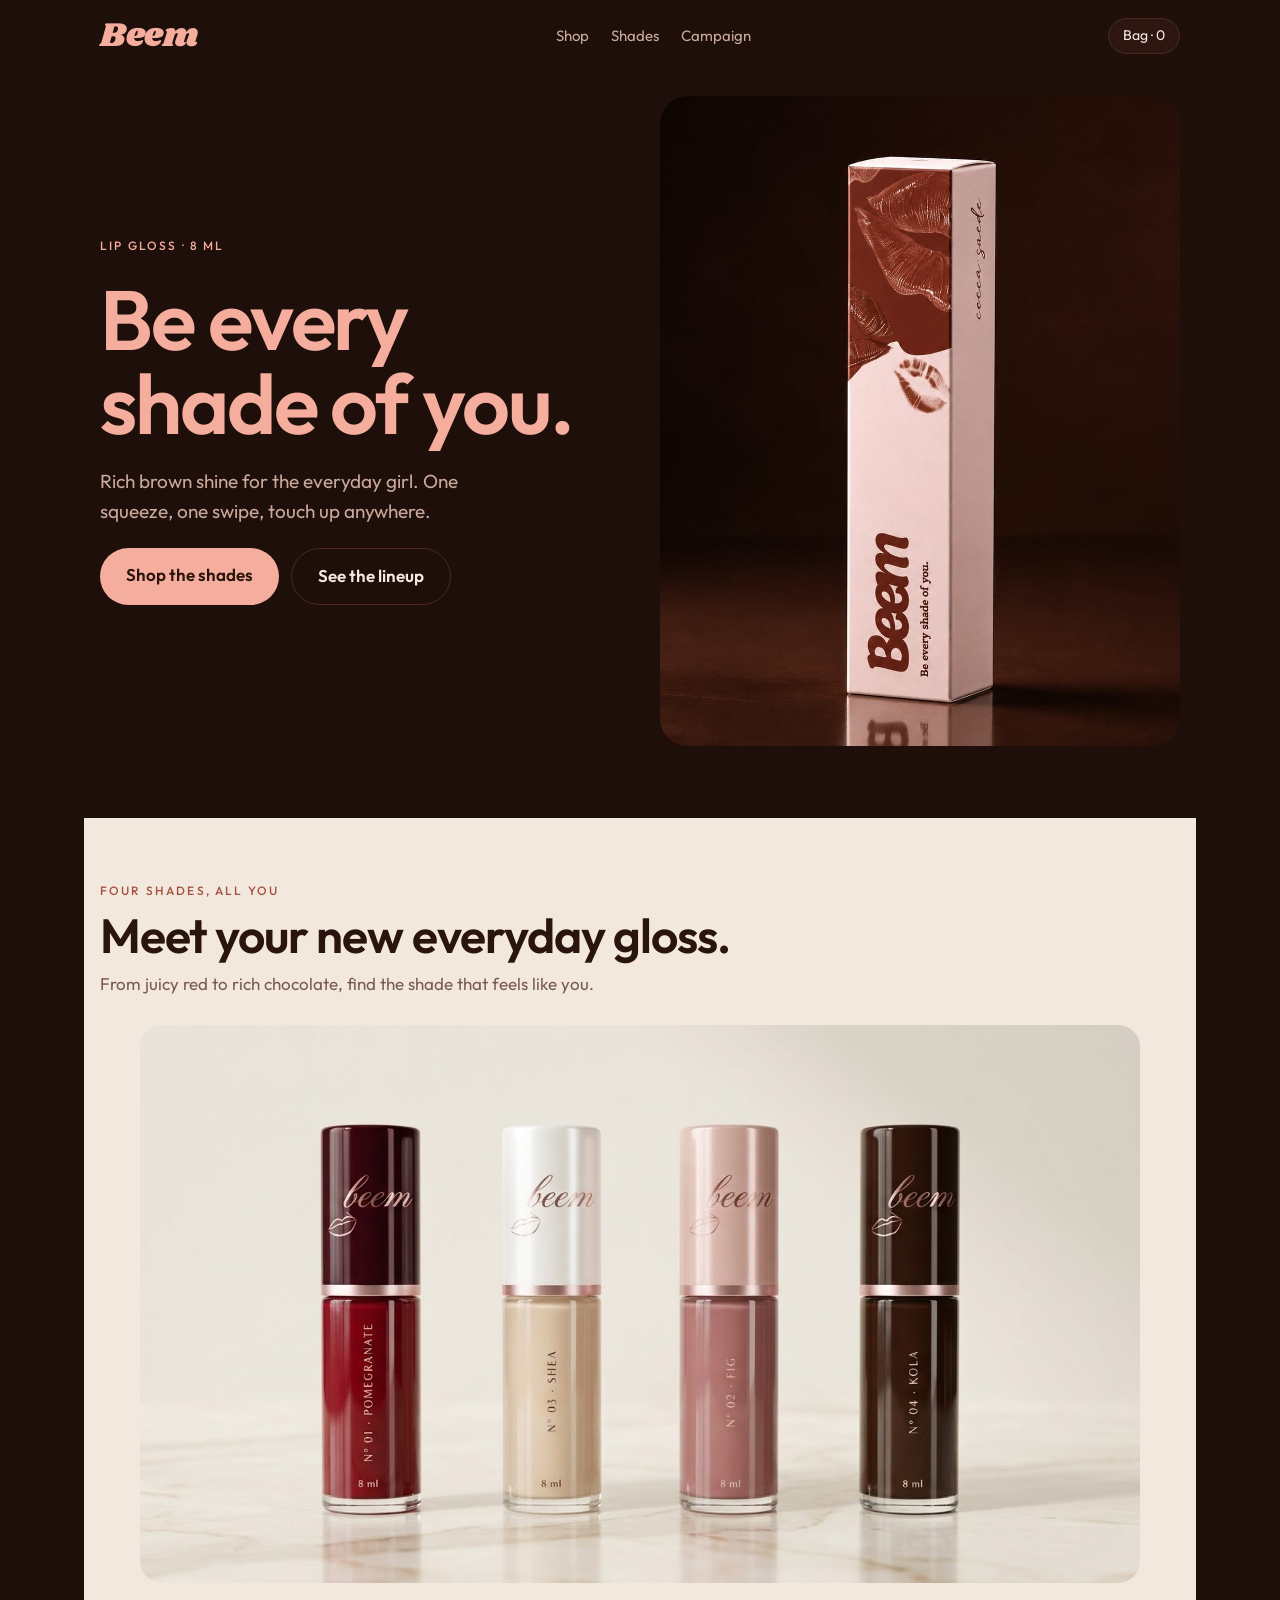
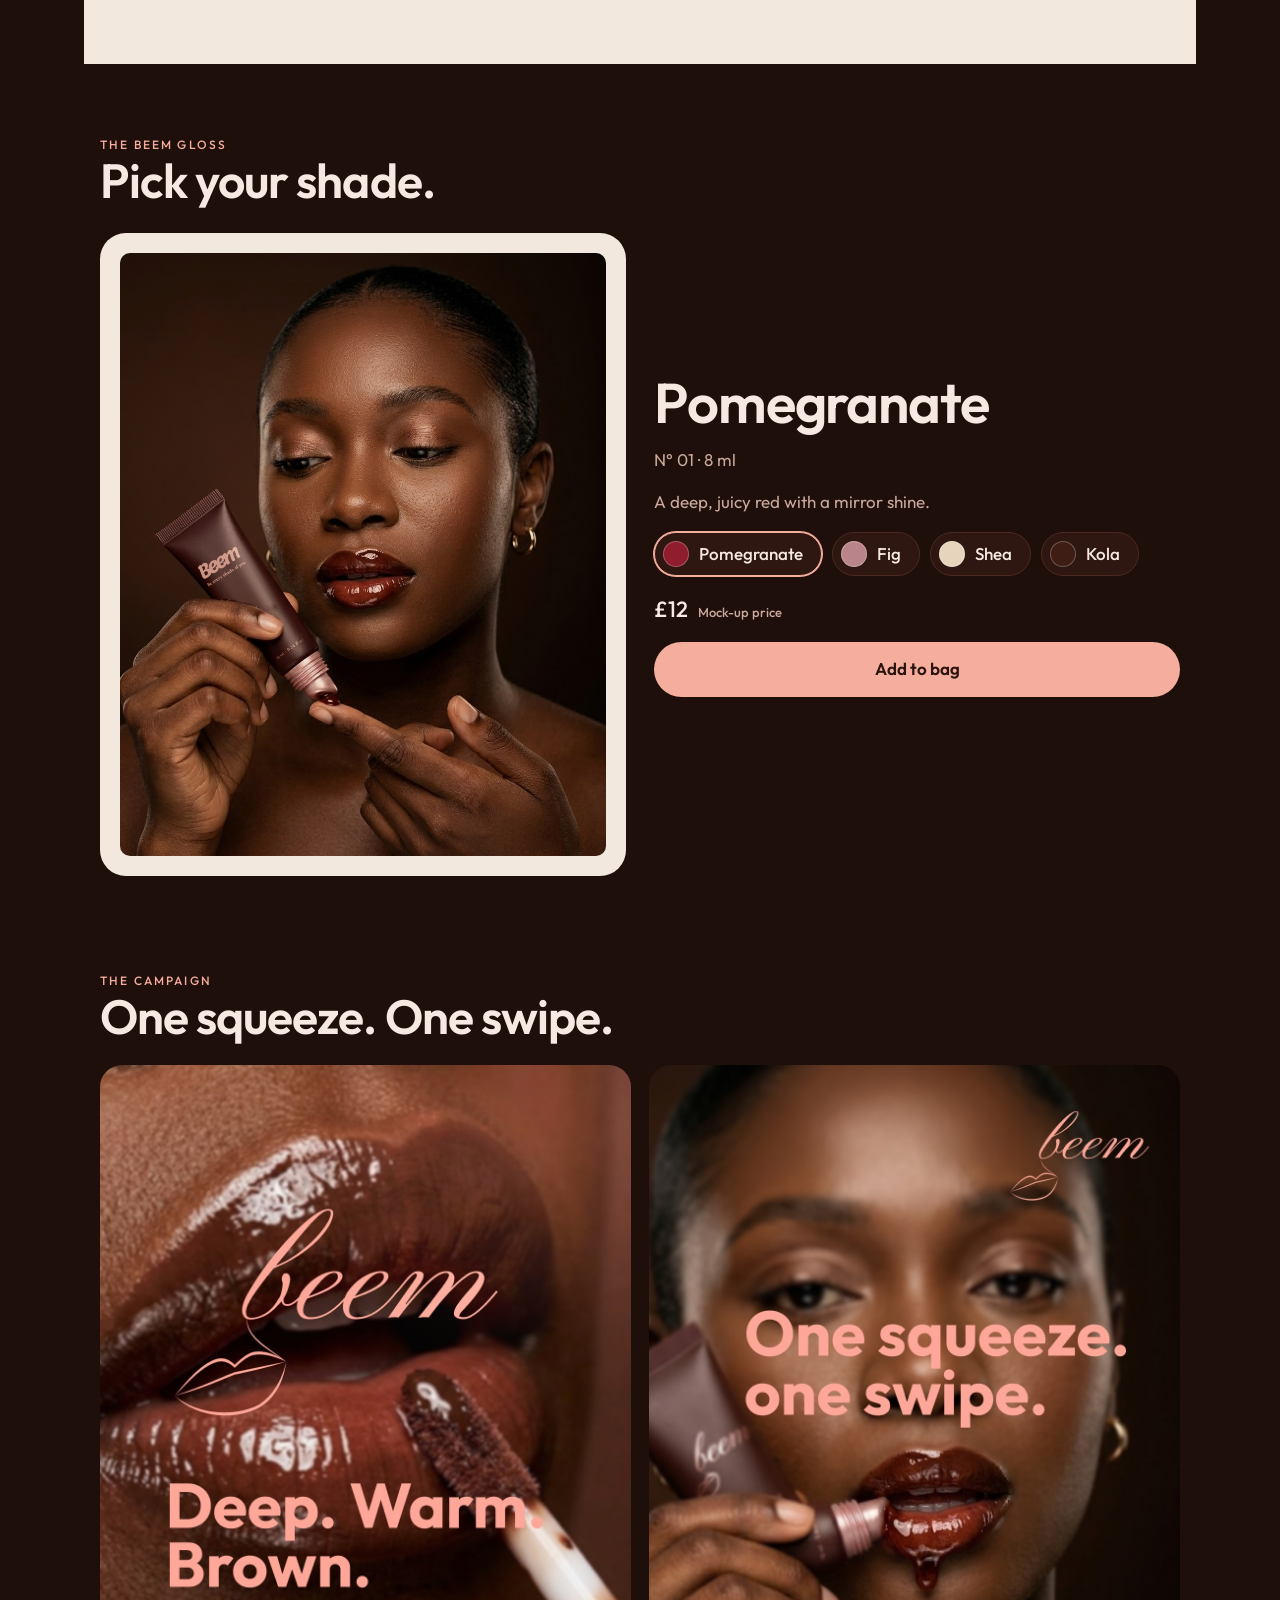
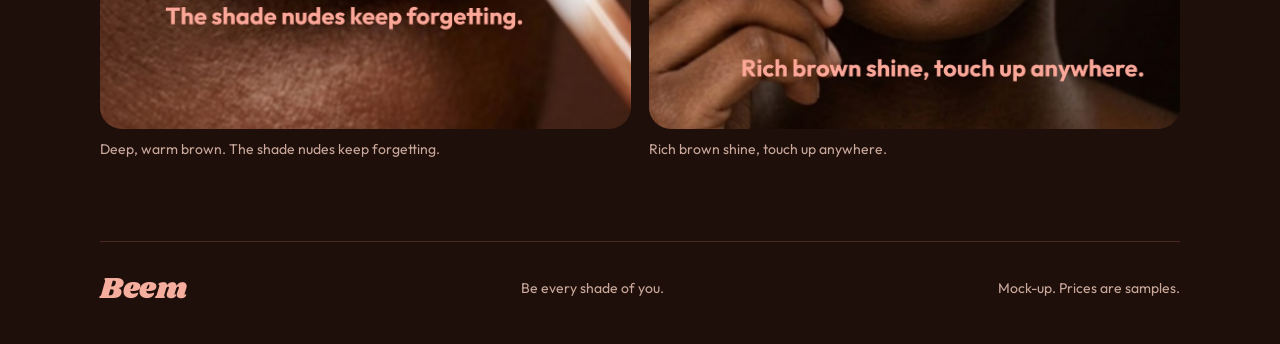
==== commit 9991dcf3: "Update website" ====
--- a/index.html
+++ b/index.html
@@ -5,8 +5,7 @@
 <link rel="preconnect" href="https://fonts.gstatic.com" crossorigin>
 <link href="https://fonts.googleapis.com/css2?family=Outfit:wght@400;500;600;700&family=Shrikhand&display=swap" rel="stylesheet">
 <style>
-/* Layout concept: dark cocoa storefront like the campaign posts. Hero with the portrait on the right,
-   a cream band for the four-bottle lineup, a shade shop that swaps the bottle, then the campaign posts. */
+
 :root {
   --bg: #1F0F0A;
   --surface: #2D1710;
@@ -110,53 +109,59 @@
       <p class="sub">Rich brown shine for the everyday girl. One squeeze, one swipe, touch up anywhere.</p>
       <div class="btns"><a class="btn" href="#shop">Shop the shades</a><a class="btn ghost" href="#lineup">See the lineup</a></div>
     </div>
-    <div class="hero-img"><img src="[data-uri]" width="900" height="1117" alt="A woman holding a Beem lip gloss tube while a drop of gloss sits on her fingertip, her lips a deep glossy brown"></div>
-  </section>
-</div>
-
-<section class="band" id="lineup">
-  <div class="inner">
-    <div class="head">
-      <div class="eyebrow">The first four</div>
-      <h2>From soft cream to deep chocolate.</h2>
-      <p>Pomegranate, Fig, Shea and Kola. Four 8 ml glosses with the same rose gold ring and the same easy shine.</p>
-    </div>
-    <div class="lineup"><img src="[data-uri]" width="1200" height="670" alt="Four Beem lip gloss bottles in a row: Pomegranate, Shea, Fig and Kola, on a cream marble surface"></div>
-  </div>
-</section>
-
-<div class="inner">
-  <section class="shop" id="shop">
-    <div class="head" style="display:flex;flex-direction:column;gap:10px">
-      <div class="eyebrow">Shop</div>
+    <div class="hero-img"><img src="Beem1.jpeg" alt="Model applying Beem lip gloss" fetchpriority="high"></div>
+  </section>
+
+  <section class="band" id="lineup">
+    <div class="inner">
+      <div class="head">
+        <div class="eyebrow">Four shades, all you</div>
+        <h2>Meet your new everyday gloss.</h2>
+        <p>From juicy red to rich chocolate, find the shade that feels like you.</p>
+      </div>
+      <figure class="lineup">
+        <img src="Beem4.jpeg" alt="Beem lip glosses in Pomegranate, Shea, Fig and Kola" loading="lazy">
+      </figure>
+    </div>
+  </section>
+
+  <section class="shop inner" id="shop">
+    <div>
+      <div class="eyebrow">The Beem gloss</div>
       <h2>Pick your shade.</h2>
     </div>
     <div class="pdp">
       <div class="pdp-img" id="pdpImg">
-        <img data-shade="pomegranate" src="[data-uri]" width="344" height="768" alt="Beem Pomegranate lip gloss bottle">
-        <img data-shade="fig" src="[data-uri]" width="344" height="768" alt="Beem Fig lip gloss bottle" hidden>
-        <img data-shade="shea" src="[data-uri]" width="344" height="768" alt="Beem Shea lip gloss bottle" hidden>
-        <img data-shade="kola" src="[data-uri]" width="344" height="768" alt="Beem Kola lip gloss bottle" hidden>
+        <img src="Beem2.jpg" alt="Close-up campaign image for Beem lip gloss" loading="lazy">
       </div>
       <div class="pdp-info">
-        <div class="eyebrow" id="num">N° 01 · 8 ml</div>
         <h3 id="name">Pomegranate</h3>
-        <p class="line" id="line"></p>
-        <div class="chips" id="chips" role="group" aria-label="Choose a shade"></div>
-        <div class="price">₦6,500<small>sample price</small></div>
-        <div class="btns"><button class="btn" id="add" type="button">Add to bag</button></div>
-        <div class="status" id="status" role="status" aria-live="polite"></div>
+        <p id="num" class="line">N° 01 · 8 ml</p>
+        <p id="line" class="line">A deep, juicy red with a mirror shine.</p>
+        <div class="chips" id="chips" aria-label="Choose a shade"></div>
+        <div class="price">£12 <small>Mock-up price</small></div>
+        <button class="btn" id="add" type="button">Add to bag</button>
+        <p class="status" id="status" aria-live="polite"></p>
       </div>
     </div>
   </section>
 
-  <section class="gal" id="campaign">
-    <div class="eyebrow">Campaign</div>
-    <h2>Deep. Warm. Brown.</h2>
+  <section class="gal inner" id="campaign">
+    <div>
+      <div class="eyebrow">The campaign</div>
+      <h2>One squeeze. One swipe.</h2>
+    </div>
     <div class="gal-grid">
-      <figure><img src="[data-uri]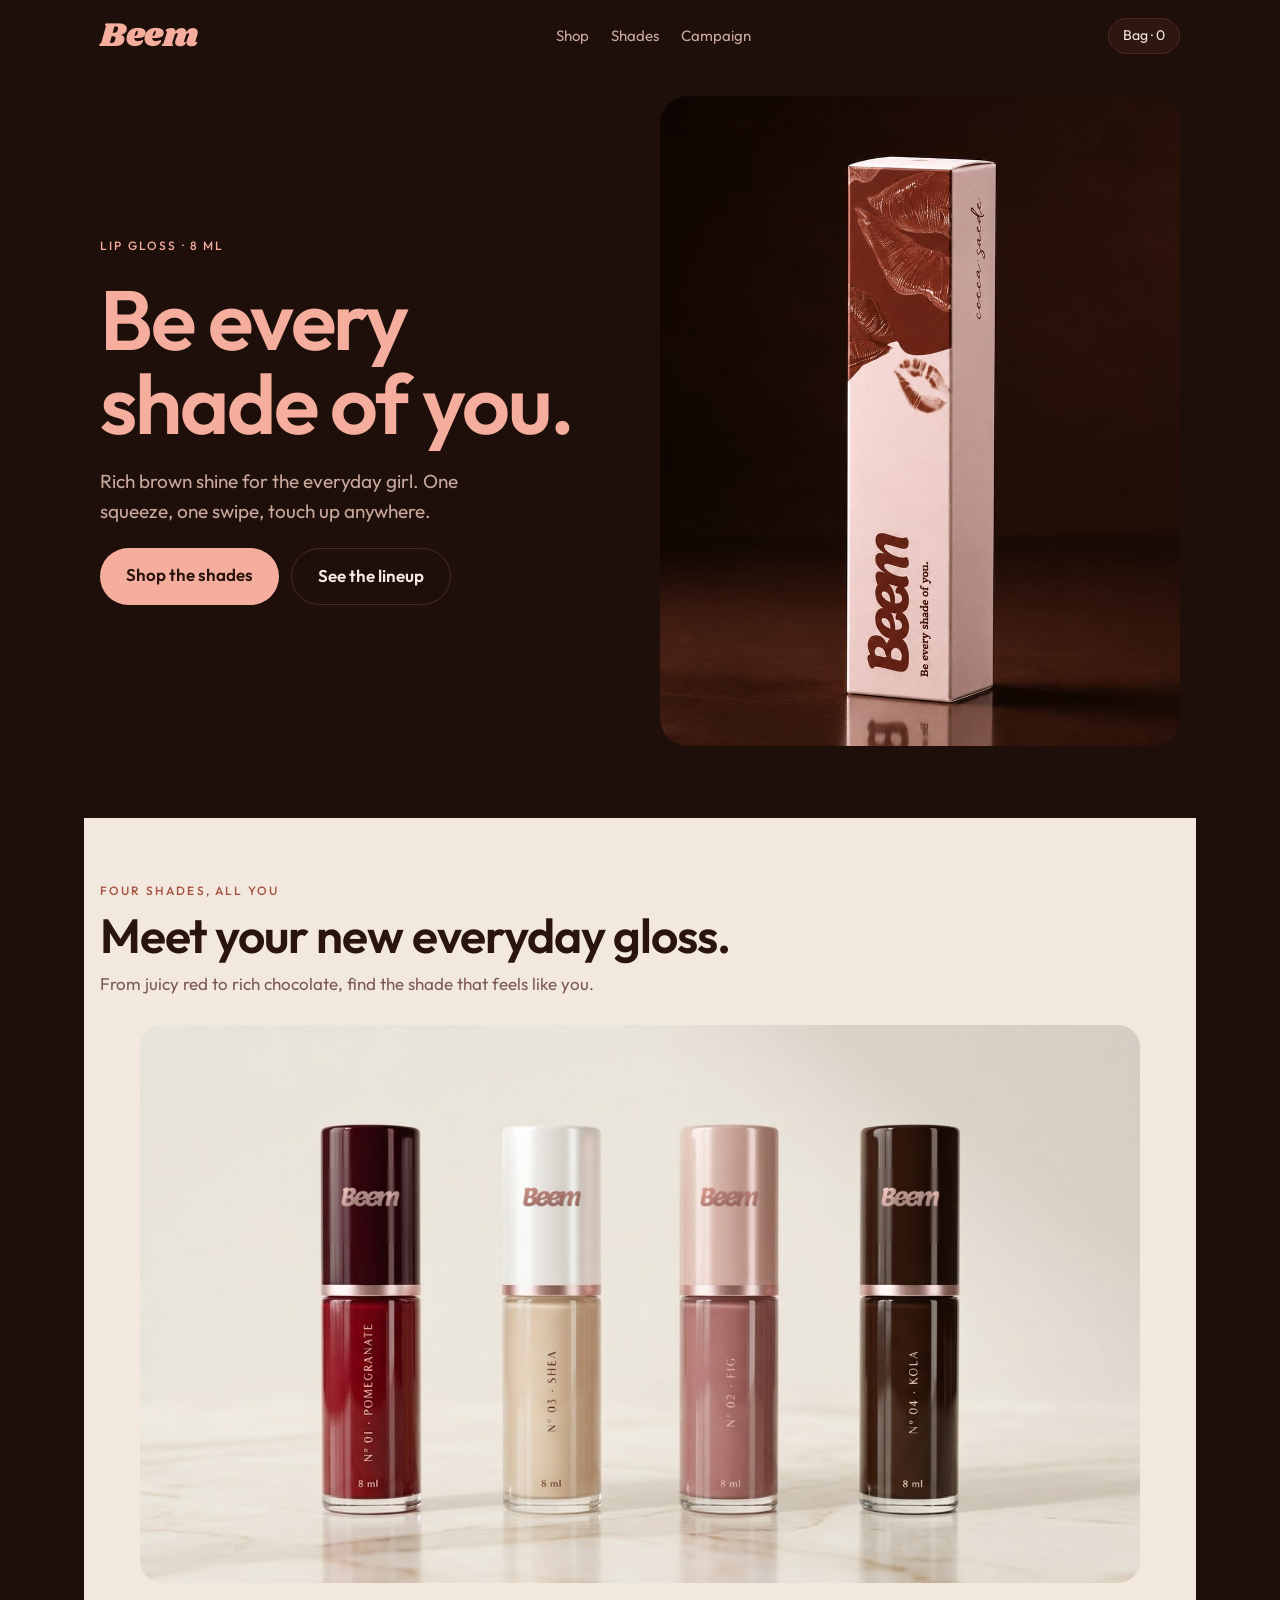
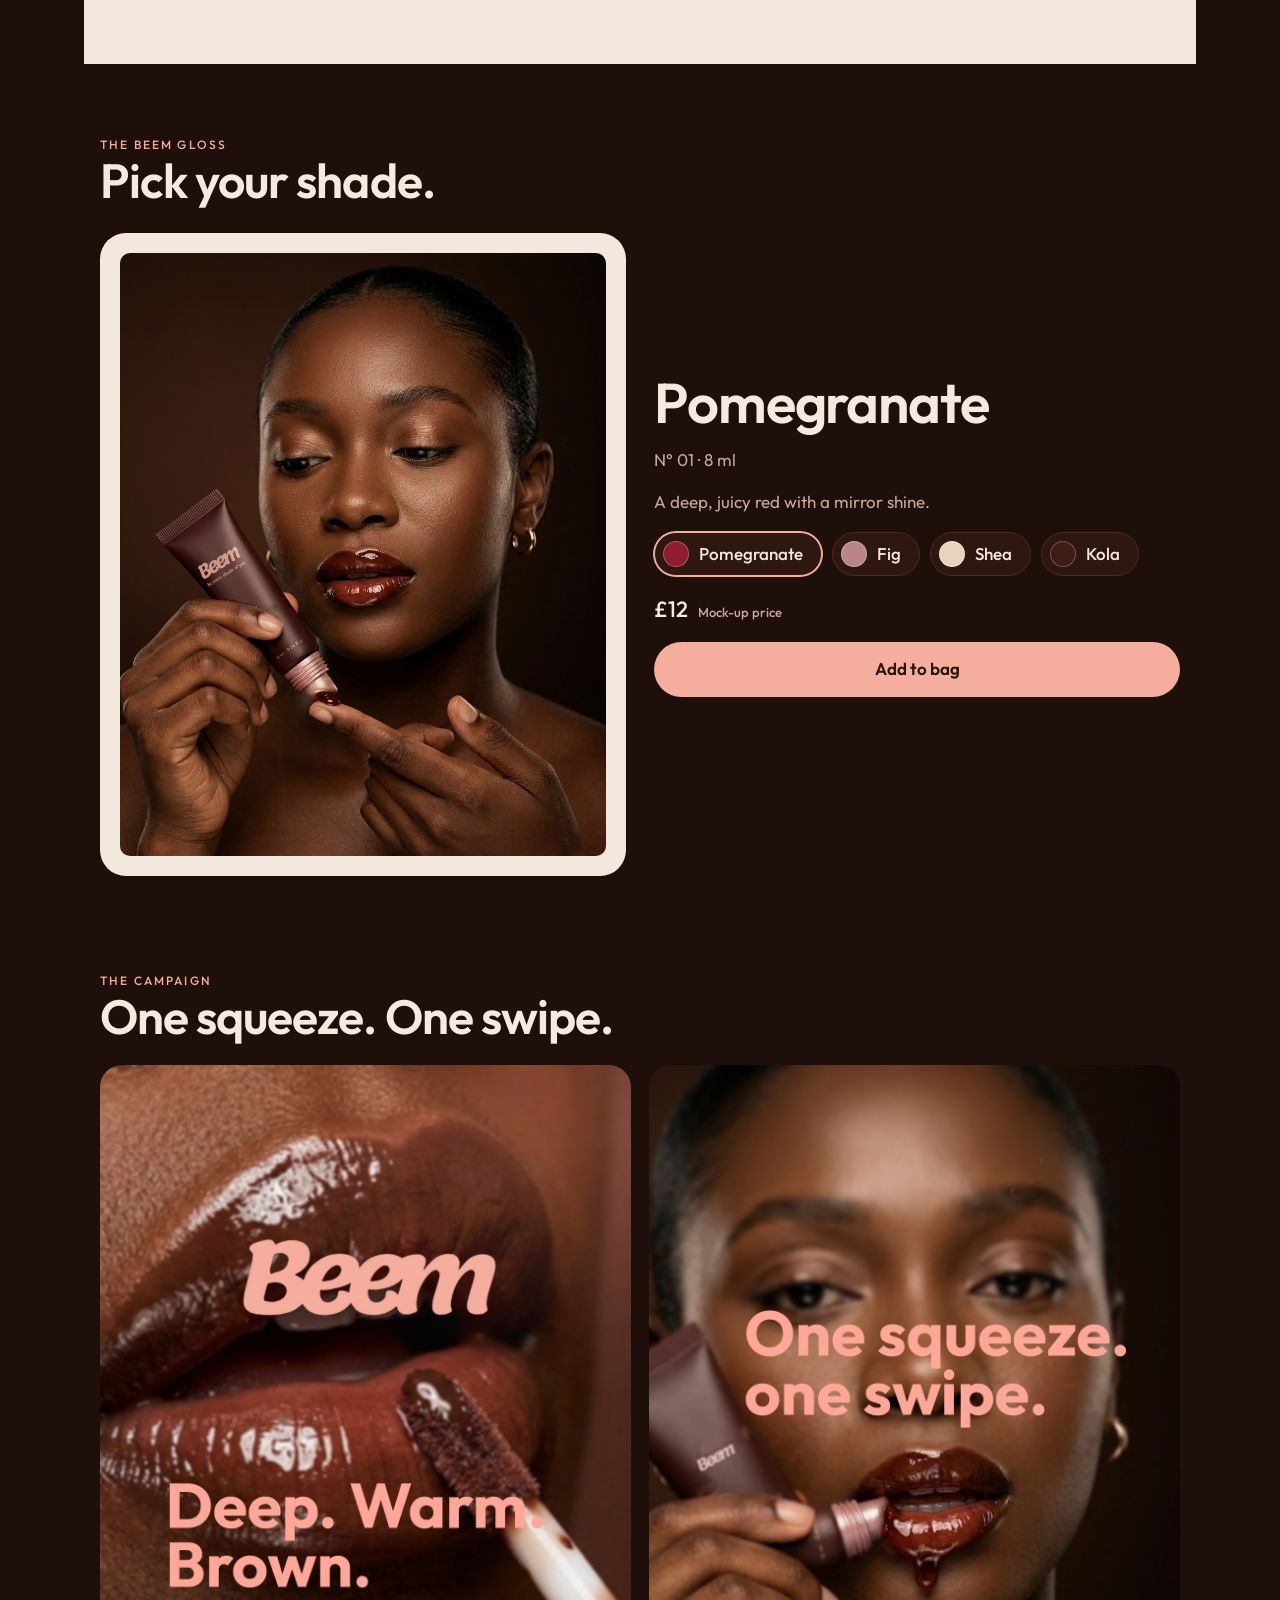
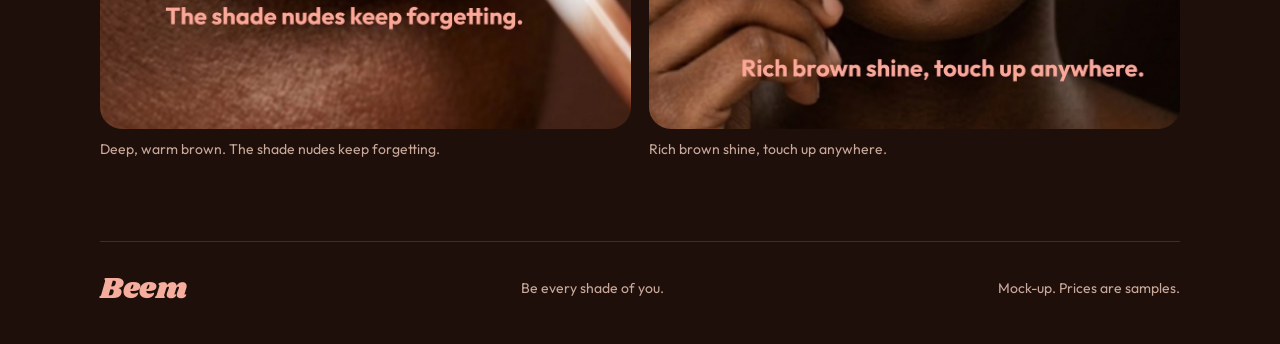
==== commit 25b38a51: "Update image references" ====
--- a/index.html
+++ b/index.html
@@ -120,7 +120,7 @@
         <p>From juicy red to rich chocolate, find the shade that feels like you.</p>
       </div>
       <figure class="lineup">
-        <img src="Beem4.jpeg" alt="Beem lip glosses in Pomegranate, Shea, Fig and Kola" loading="lazy">
+        <img src="Beem4.jpg" alt="Beem lip glosses in Pomegranate, Shea, Fig and Kola" loading="lazy">
       </figure>
     </div>
   </section>
@@ -153,11 +153,11 @@
     </div>
     <div class="gal-grid">
       <figure>
-        <img src="Beem3.jpeg" alt="Beem campaign portrait with glossy brown lips" loading="lazy">
+        <img src="Beem3.jpg" alt="Beem campaign portrait with glossy brown lips" loading="lazy">
         <figcaption>Deep, warm brown. The shade nudes keep forgetting.</figcaption>
       </figure>
       <figure>
-        <img src="Beem5.jpeg" alt="Beem campaign portrait showing a glossy lip touch-up" loading="lazy">
+        <img src="Beem5.jpg" alt="Beem campaign portrait showing a glossy lip touch-up" loading="lazy">
         <figcaption>Rich brown shine, touch up anywhere.</figcaption>
       </figure>
     </div>
